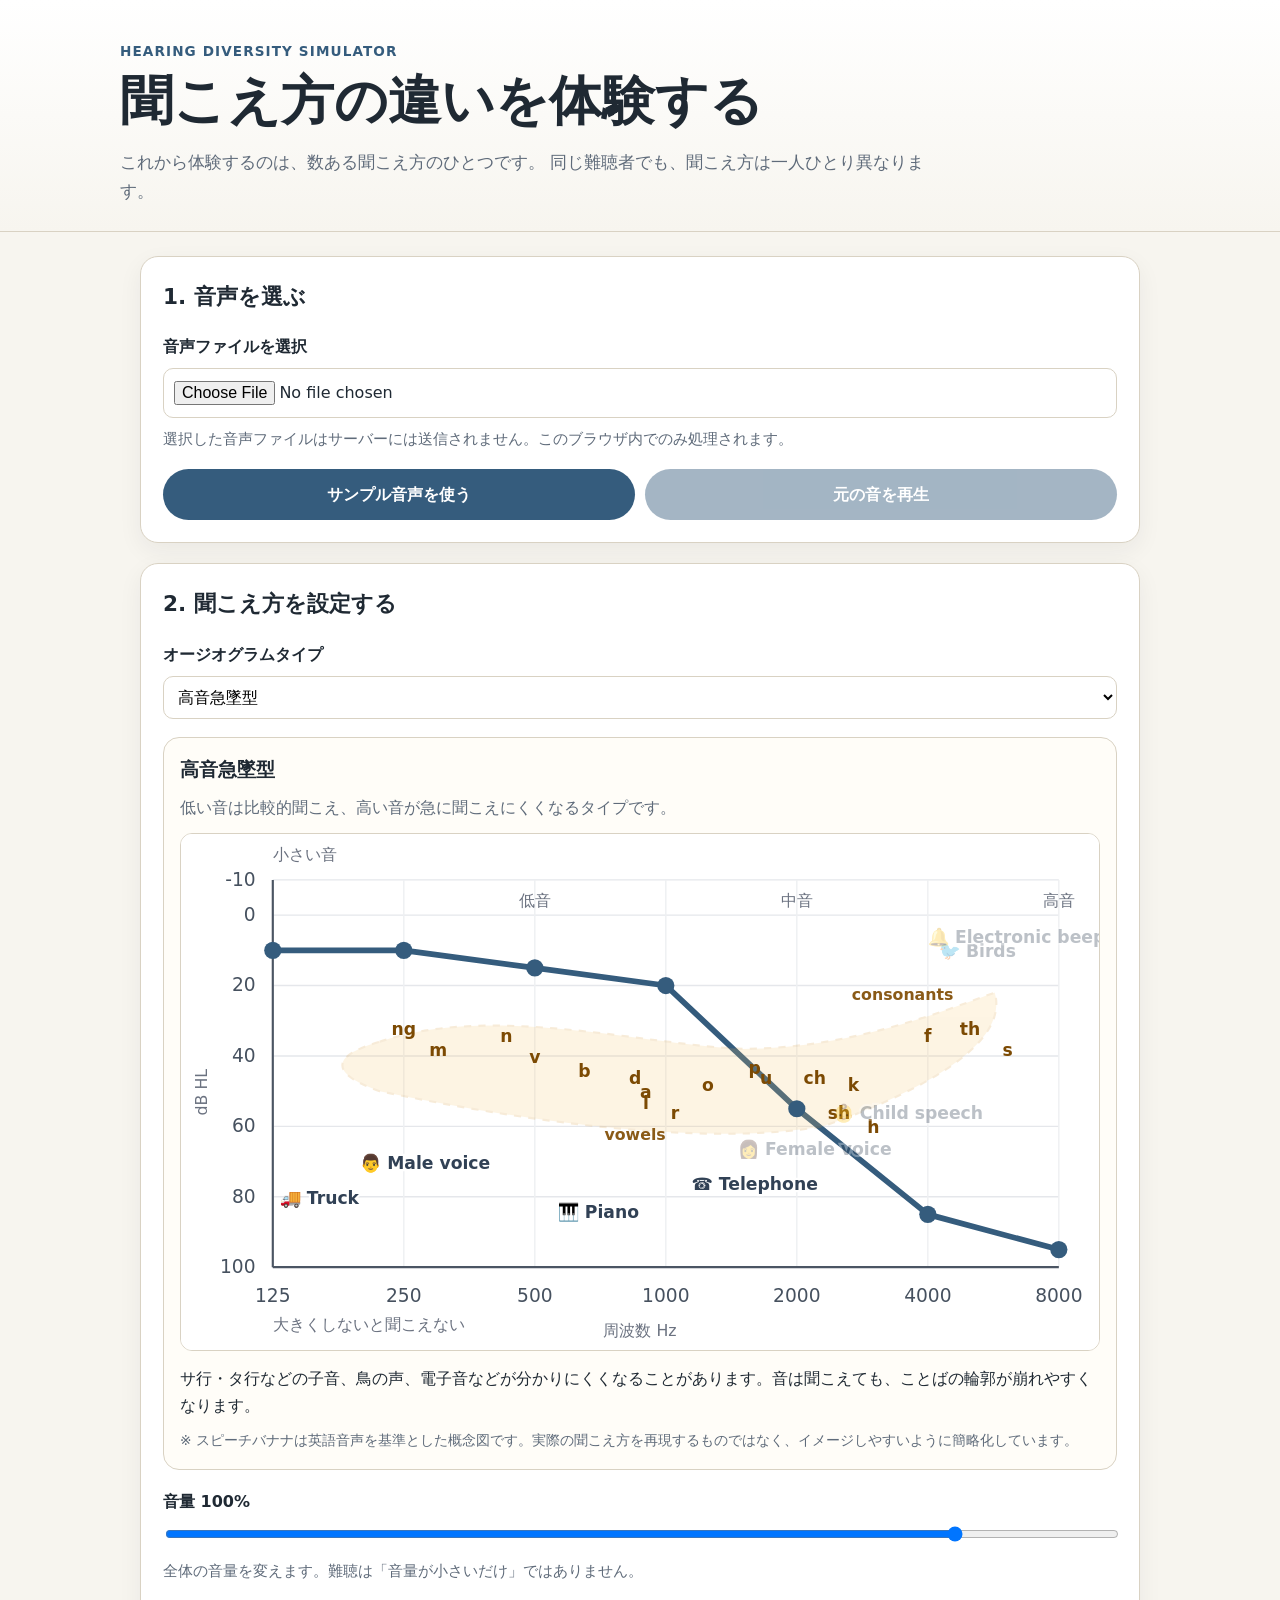
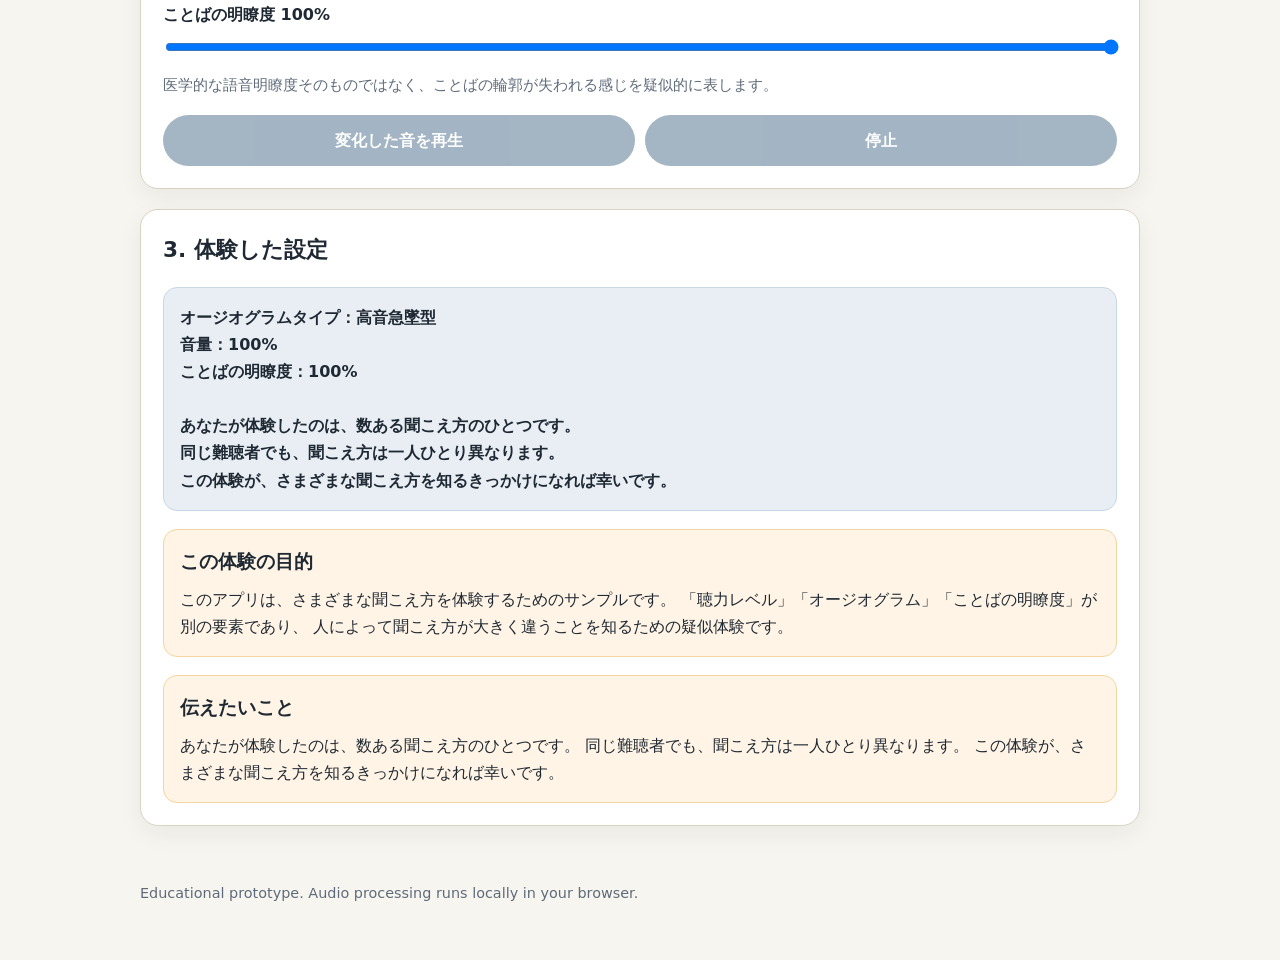
==== index.html @ a74bd281 "Update index.html" ====
<!doctype html>
<html lang="ja">
<head>
  <meta charset="utf-8">
  <meta name="viewport" content="width=device-width, initial-scale=1">
  <meta name="robots" content="noindex,nofollow">
  <title>Explore Hearing Diversity</title>
  <link rel="stylesheet" href="./style.css">
</head>
<body>
  <header class="site-header">
    <div>
      <p class="eyebrow">Hearing Diversity Simulator</p>
      <h1>聞こえ方の違いを体験する</h1>
      <p class="lead">
        これから体験するのは、数ある聞こえ方のひとつです。
        同じ難聴者でも、聞こえ方は一人ひとり異なります。
      </p>
    </div>
  </header>

  <main class="layout">
    <section class="panel">
      <h2>1. 音声を選ぶ</h2>

      <div class="field">
        <label for="audioFile">音声ファイルを選択</label>
        <input id="audioFile" type="file" accept="audio/*">
        <p class="help">
          選択した音声ファイルはサーバーには送信されません。このブラウザ内でのみ処理されます。
        </p>
      </div>

      <div class="button-row">
        <button id="loadSampleBtn" type="button">サンプル音声を使う</button>
        <button id="playOriginalBtn" type="button" disabled>元の音を再生</button>
      </div>
    </section>

    <section class="panel">
      <h2>2. 聞こえ方を設定する</h2>

      <div class="field">
        <label for="audiogramType">オージオグラムタイプ</label>
        <select id="audiogramType"></select>
      </div>

      <div class="audiogram-card">
        <div class="audiogram-header">
          <h3 id="typeName">-</h3>
          <p id="typeSummary">タイプを選択してください。</p>
        </div>

        <svg id="audiogramSvg" viewBox="0 0 640 360" role="img" aria-labelledby="audiogramTitle audiogramDesc">
          <title id="audiogramTitle">オージオグラム図</title>
          <desc id="audiogramDesc">選択した聞こえ方のサンプル図です。</desc>
        </svg>

        <p id="typeDescription" class="description"></p>
        <p class="speech-banana-note">
          ※ スピーチバナナは英語音声を基準とした概念図です。実際の聞こえ方を再現するものではなく、イメージしやすいように簡略化しています。
        </p>
      </div>

      <div class="field">
        <label for="volume">
          音量 <span id="volumeValue">100</span>%
        </label>
        <input id="volume" type="range" min="0" max="120" value="100">
        <p class="help">
          全体の音量を変えます。難聴は「音量が小さいだけ」ではありません。
        </p>
      </div>

      <div class="field">
        <label for="clarity">
          ことばの明瞭度 <span id="clarityValue">100</span>%
        </label>
        <input id="clarity" type="range" min="10" max="100" value="100">
        <p class="help">
          医学的な語音明瞭度そのものではなく、ことばの輪郭が失われる感じを疑似的に表します。
        </p>
      </div>

      <div class="button-row">
        <button id="playProcessedBtn" type="button" disabled>変化した音を再生</button>
        <button id="stopBtn" type="button" disabled>停止</button>
      </div>
    </section>

    <section class="panel">
      <h2>3. 体験した設定</h2>
      <div id="currentSettings" class="settings-box"></div>

      <div class="notice">
        <h3>この体験の目的</h3>
        <p>
          このアプリは、さまざまな聞こえ方を体験するためのサンプルです。
          「聴力レベル」「オージオグラム」「ことばの明瞭度」が別の要素であり、
          人によって聞こえ方が大きく違うことを知るための疑似体験です。
        </p>
      </div>

      <div class="notice">
        <h3>伝えたいこと</h3>
        <p>
          あなたが体験したのは、数ある聞こえ方のひとつです。
          同じ難聴者でも、聞こえ方は一人ひとり異なります。
          この体験が、さまざまな聞こえ方を知るきっかけになれば幸いです。
        </p>
      </div>
    </section>
  </main>

  <footer class="site-footer">
    <p>
      Educational prototype. Audio processing runs locally in your browser.
    </p>
  </footer>

  <script src="./app.js"></script>
</body>
</html>
---- style.css ----
* {
  box-sizing: border-box;
}

:root {
  --bg: #f7f5ef;
  --panel: #ffffff;
  --text: #1f2933;
  --muted: #5f6b7a;
  --line: #d9d2c3;
  --accent: #355c7d;
  --accent-soft: #e8eef4;
  --danger-soft: #fff4e5;
}

body {
  margin: 0;
  font-family: system-ui, -apple-system, BlinkMacSystemFont, "Hiragino Sans", "Yu Gothic", sans-serif;
  color: var(--text);
  background: var(--bg);
  line-height: 1.7;
}

.site-header {
  padding: 40px 20px 24px;
  border-bottom: 1px solid var(--line);
  background: linear-gradient(180deg, #ffffff 0%, var(--bg) 100%);
}

.site-header > div,
.layout,
.site-footer {
  max-width: 1040px;
  margin: 0 auto;
}

.eyebrow {
  margin: 0 0 8px;
  color: var(--accent);
  font-size: 0.85rem;
  font-weight: 700;
  letter-spacing: 0.08em;
  text-transform: uppercase;
}

h1 {
  margin: 0;
  font-size: clamp(2rem, 6vw, 3.3rem);
  line-height: 1.15;
}

.lead {
  max-width: 820px;
  margin: 16px 0 0;
  color: var(--muted);
  font-size: 1.08rem;
}

.layout {
  display: grid;
  gap: 20px;
  padding: 24px 20px 40px;
}

.panel {
  background: var(--panel);
  border: 1px solid var(--line);
  border-radius: 18px;
  padding: 22px;
  box-shadow: 0 8px 24px rgba(31, 41, 51, 0.06);
}

h2 {
  margin: 0 0 18px;
  font-size: 1.35rem;
}

h3 {
  margin: 0 0 8px;
}

.field {
  margin: 18px 0;
}

label {
  display: block;
  margin-bottom: 8px;
  font-weight: 700;
}

input[type="file"],
select,
button {
  width: 100%;
  font: inherit;
}

input[type="file"],
select {
  padding: 10px;
  border: 1px solid var(--line);
  border-radius: 10px;
  background: #fff;
}

input[type="range"] {
  width: 100%;
}

button {
  border: 0;
  border-radius: 999px;
  padding: 12px 16px;
  color: #fff;
  background: var(--accent);
  font-weight: 700;
  cursor: pointer;
}

button:disabled {
  cursor: not-allowed;
  opacity: 0.45;
}

.button-row {
  display: grid;
  gap: 10px;
}

@media (min-width: 640px) {
  .button-row {
    grid-template-columns: repeat(2, minmax(0, 1fr));
  }
}

.help {
  margin: 8px 0 0;
  color: var(--muted);
  font-size: 0.92rem;
}

.audiogram-card {
  margin-top: 16px;
  padding: 16px;
  border: 1px solid var(--line);
  border-radius: 16px;
  background: #fffdf8;
}

.audiogram-header p {
  margin: 0 0 12px;
  color: var(--muted);
}

#audiogramSvg {
  width: 100%;
  height: auto;
  display: block;
  border: 1px solid var(--line);
  border-radius: 12px;
  background: #fff;
}

.description {
  margin: 14px 0 0;
}

.settings-box {
  padding: 16px;
  border-radius: 14px;
  background: var(--accent-soft);
  border: 1px solid #c8d7e4;
  white-space: pre-line;
  font-weight: 600;
}

.notice {
  margin-top: 18px;
  padding: 16px;
  border-radius: 14px;
  background: var(--danger-soft);
  border: 1px solid #f3d6a1;
}

.notice p {
  margin: 0;
}

.site-footer {
  padding: 0 20px 40px;
  color: var(--muted);
  font-size: 0.9rem;
}

/* SVG text */
.svg-label {
  font: 13px system-ui, sans-serif;
  fill: #46515f;
}

.svg-small {
  font: 11px system-ui, sans-serif;
  fill: #6b7280;
}


.speech-banana-note {
  margin: 10px 0 0;
  color: var(--muted);
  font-size: 0.86rem;
}

.speech-label {
  font: 700 12px system-ui, sans-serif;
  fill: #7c4a03;
}

.speech-label-soft {
  font: 700 11px system-ui, sans-serif;
  fill: #8a5a17;
}

.speech-region {
  fill: #f6c56a;
  opacity: 0.18;
  stroke: #d7952c;
  stroke-width: 1.5;
  stroke-dasharray: 5 5;
}

.speech-region-muted {
  fill: #f0b84f;
  opacity: 0.1;
  stroke: #d7952c;
  stroke-width: 1;
  stroke-dasharray: 4 6;
}


.everyday-label {
  font: 700 12px system-ui, sans-serif;
  fill: #314155;
  paint-order: stroke;
  stroke: #ffffff;
  stroke-width: 3px;
}

.muted-sound {
  opacity: 0.32;
}
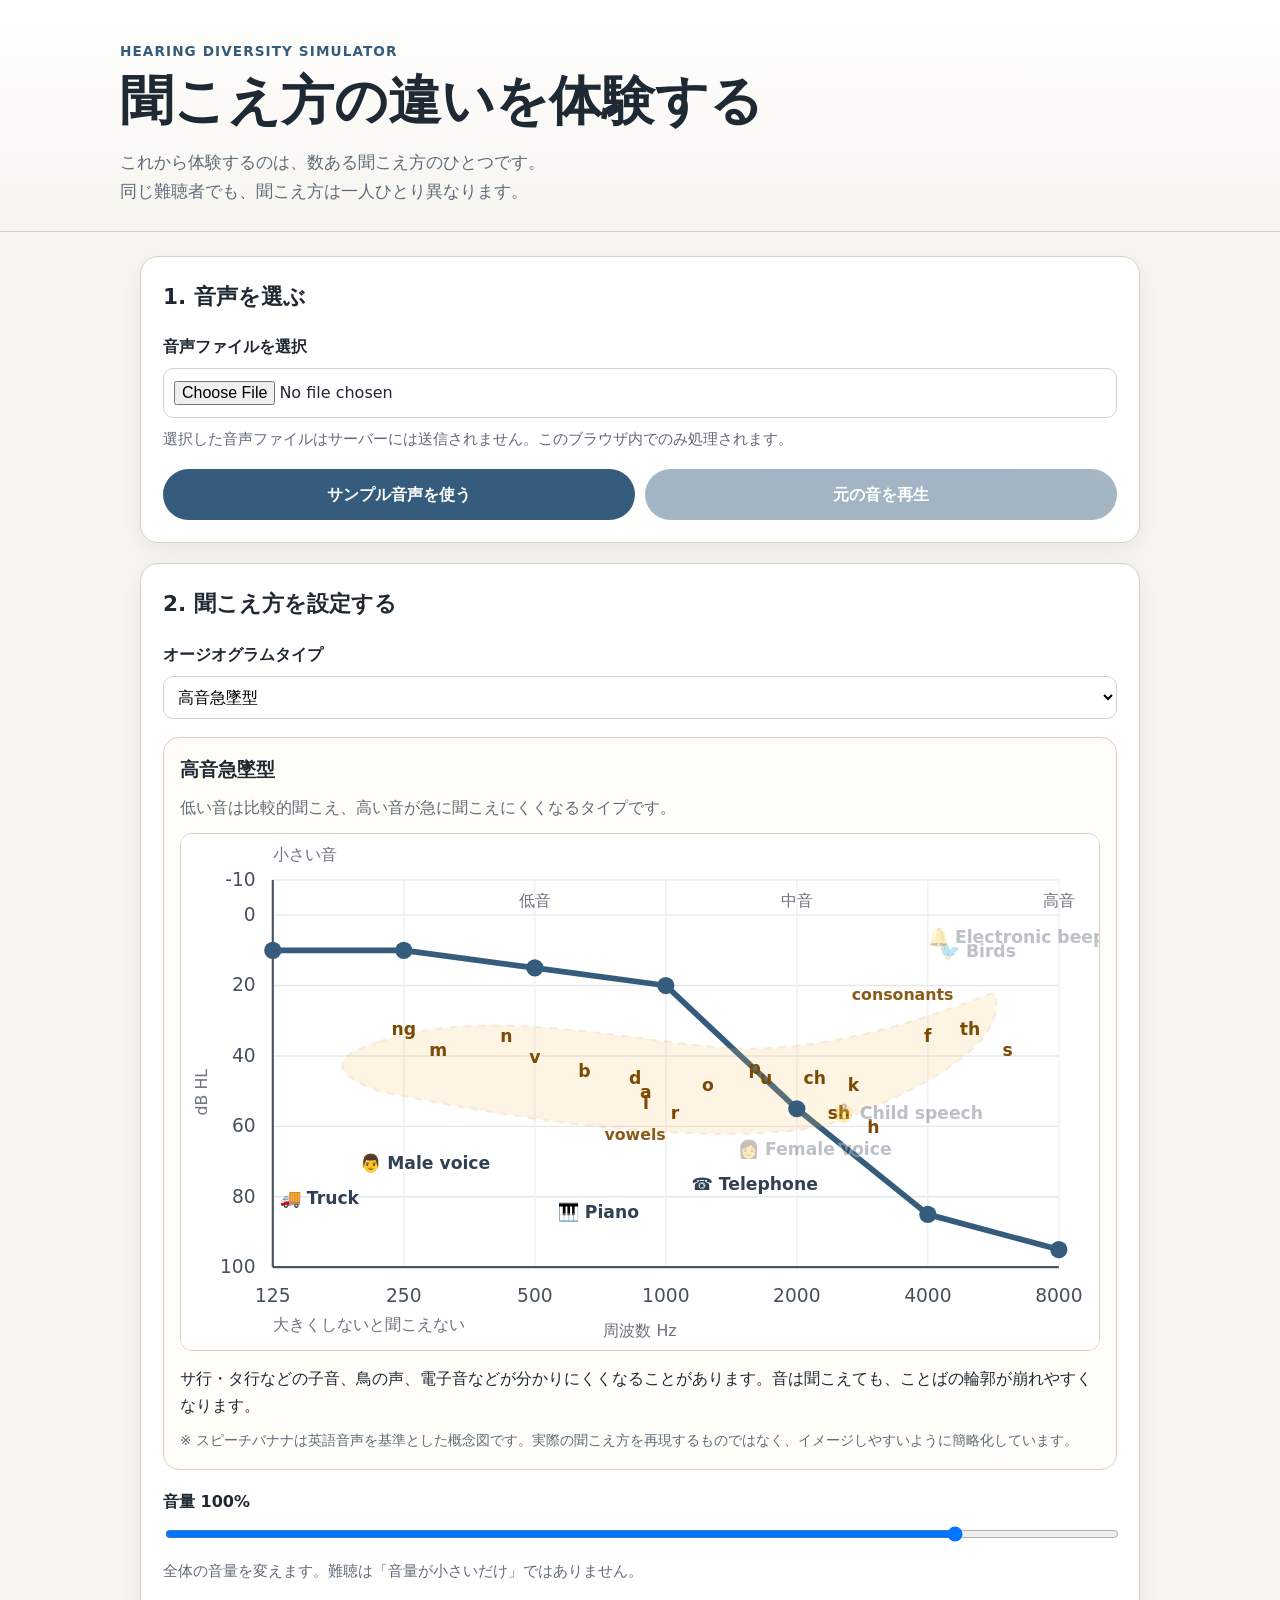
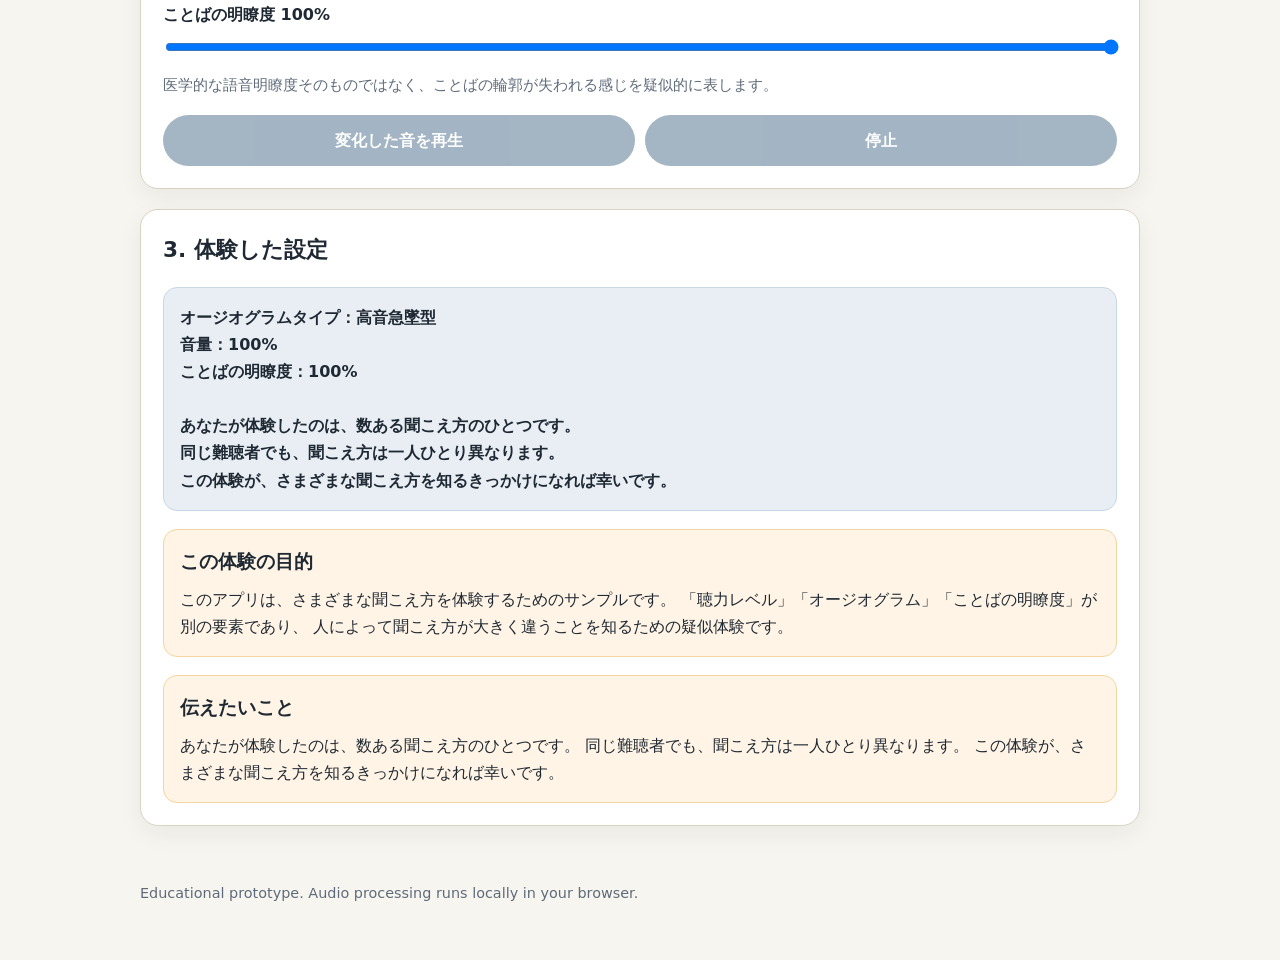
==== commit 2c7fcfe5: "Update index.html" ====
--- a/index.html
+++ b/index.html
@@ -13,7 +13,7 @@
       <p class="eyebrow">Hearing Diversity Simulator</p>
       <h1>聞こえ方の違いを体験する</h1>
       <p class="lead">
-        これから体験するのは、数ある聞こえ方のひとつです。
+        これから体験するのは、数ある聞こえ方のひとつです。<br>
         同じ難聴者でも、聞こえ方は一人ひとり異なります。
       </p>
     </div>
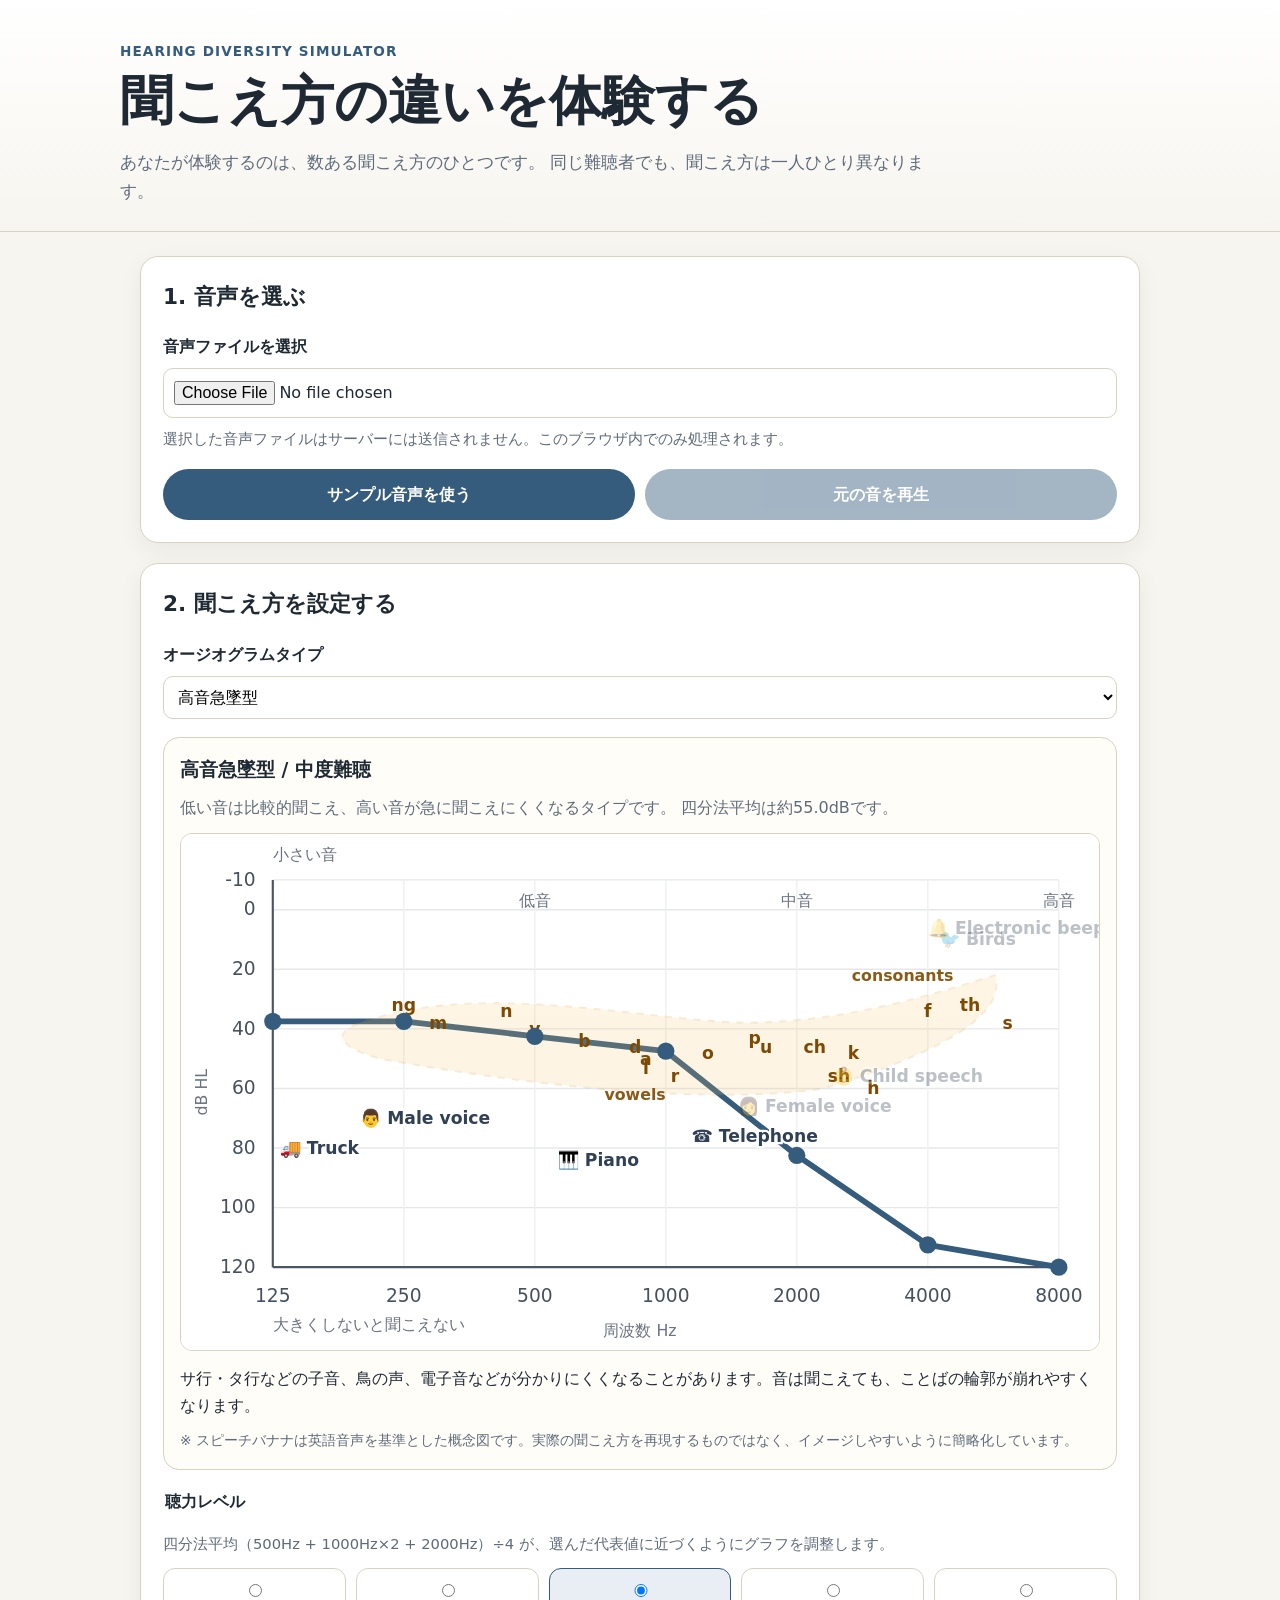
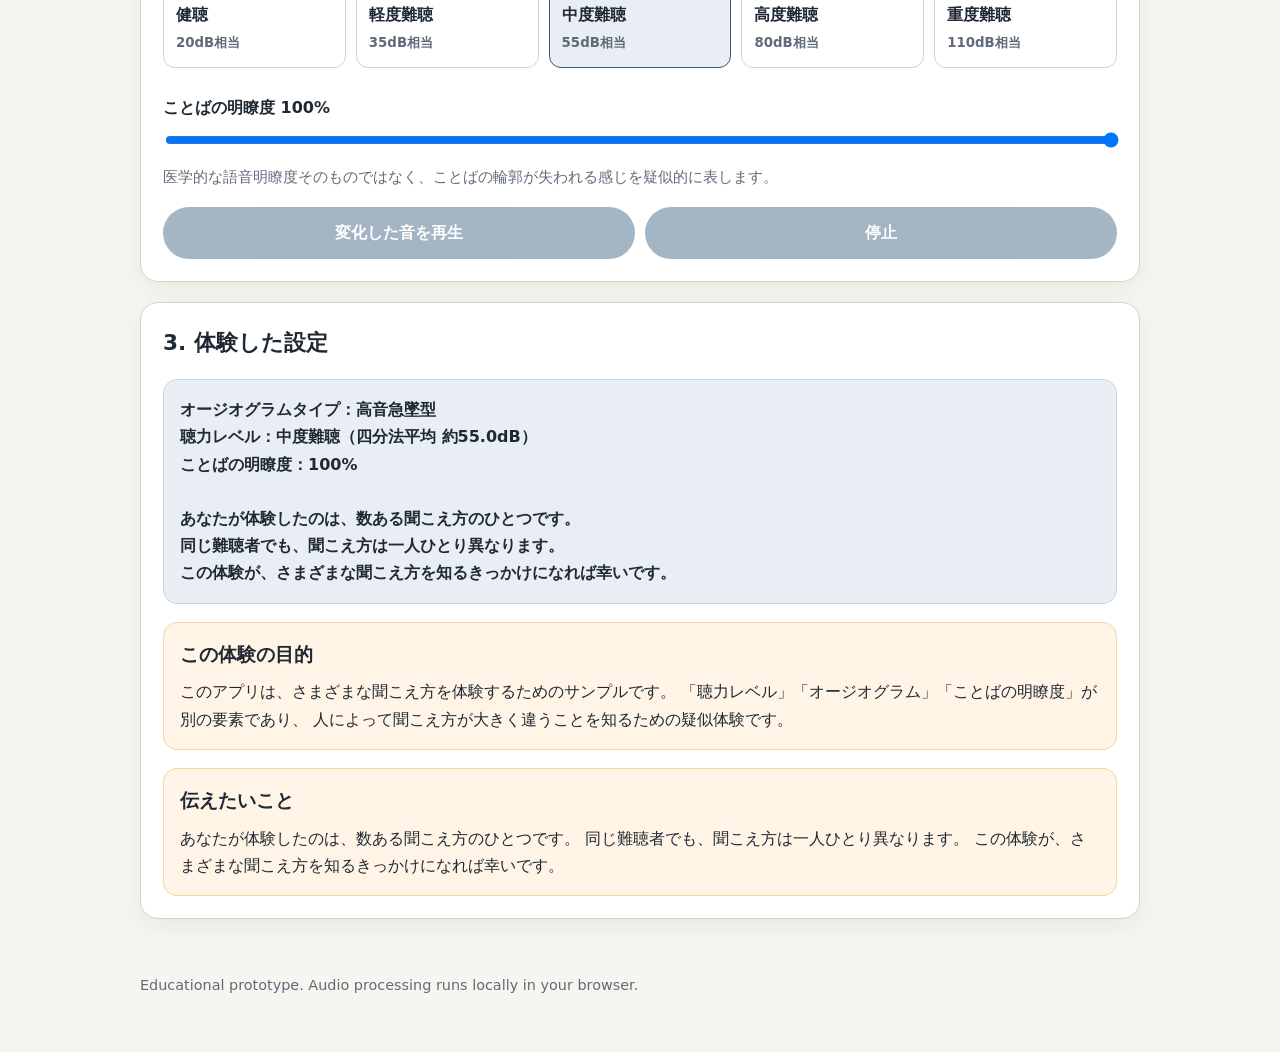
==== commit e74171be: "Add files via upload" ====
--- a/index.html
+++ b/index.html
@@ -4,7 +4,7 @@
   <meta charset="utf-8">
   <meta name="viewport" content="width=device-width, initial-scale=1">
   <meta name="robots" content="noindex,nofollow">
-  <title>Explore Hearing Diversity</title>
+  <title>聞こえ方の違いを体験する</title>
   <link rel="stylesheet" href="./style.css">
 </head>
 <body>
@@ -13,7 +13,7 @@
       <p class="eyebrow">Hearing Diversity Simulator</p>
       <h1>聞こえ方の違いを体験する</h1>
       <p class="lead">
-        これから体験するのは、数ある聞こえ方のひとつです。<br>
+        あなたが体験するのは、数ある聞こえ方のひとつです。
         同じ難聴者でも、聞こえ方は一人ひとり異なります。
       </p>
     </div>
@@ -62,15 +62,44 @@
         </p>
       </div>
 
-      <div class="field">
-        <label for="volume">
-          音量 <span id="volumeValue">100</span>%
-        </label>
-        <input id="volume" type="range" min="0" max="120" value="100">
+      <fieldset class="field hearing-level-field">
+        <legend>聴力レベル</legend>
         <p class="help">
-          全体の音量を変えます。難聴は「音量が小さいだけ」ではありません。
+          四分法平均（500Hz + 1000Hz×2 + 2000Hz）÷4 が、選んだ代表値に近づくようにグラフを調整します。
         </p>
-      </div>
+
+        <div class="hearing-level-options">
+          <label class="radio-card">
+            <input type="radio" name="hearingLevel" value="normal">
+            <span>健聴</span>
+            <small>20dB相当</small>
+          </label>
+
+          <label class="radio-card">
+            <input type="radio" name="hearingLevel" value="mild">
+            <span>軽度難聴</span>
+            <small>35dB相当</small>
+          </label>
+
+          <label class="radio-card">
+            <input type="radio" name="hearingLevel" value="moderate" checked>
+            <span>中度難聴</span>
+            <small>55dB相当</small>
+          </label>
+
+          <label class="radio-card">
+            <input type="radio" name="hearingLevel" value="severe">
+            <span>高度難聴</span>
+            <small>80dB相当</small>
+          </label>
+
+          <label class="radio-card">
+            <input type="radio" name="hearingLevel" value="profound">
+            <span>重度難聴</span>
+            <small>110dB相当</small>
+          </label>
+        </div>
+      </fieldset>
 
       <div class="field">
         <label for="clarity">
--- a/style.css
+++ b/style.css
@@ -249,3 +249,49 @@
 .muted-sound {
   opacity: 0.32;
 }
+
+
+.hearing-level-field {
+  border: 0;
+  padding: 0;
+}
+
+.hearing-level-field legend {
+  display: block;
+  margin-bottom: 8px;
+  font-weight: 700;
+}
+
+.hearing-level-options {
+  display: grid;
+  grid-template-columns: repeat(auto-fit, minmax(132px, 1fr));
+  gap: 10px;
+  margin-top: 12px;
+}
+
+.radio-card {
+  display: grid;
+  gap: 4px;
+  padding: 12px;
+  border: 1px solid var(--line);
+  border-radius: 12px;
+  background: #fff;
+  cursor: pointer;
+}
+
+.radio-card input {
+  width: auto;
+}
+
+.radio-card span {
+  font-weight: 700;
+}
+
+.radio-card small {
+  color: var(--muted);
+}
+
+.radio-card:has(input:checked) {
+  border-color: var(--accent);
+  background: var(--accent-soft);
+}
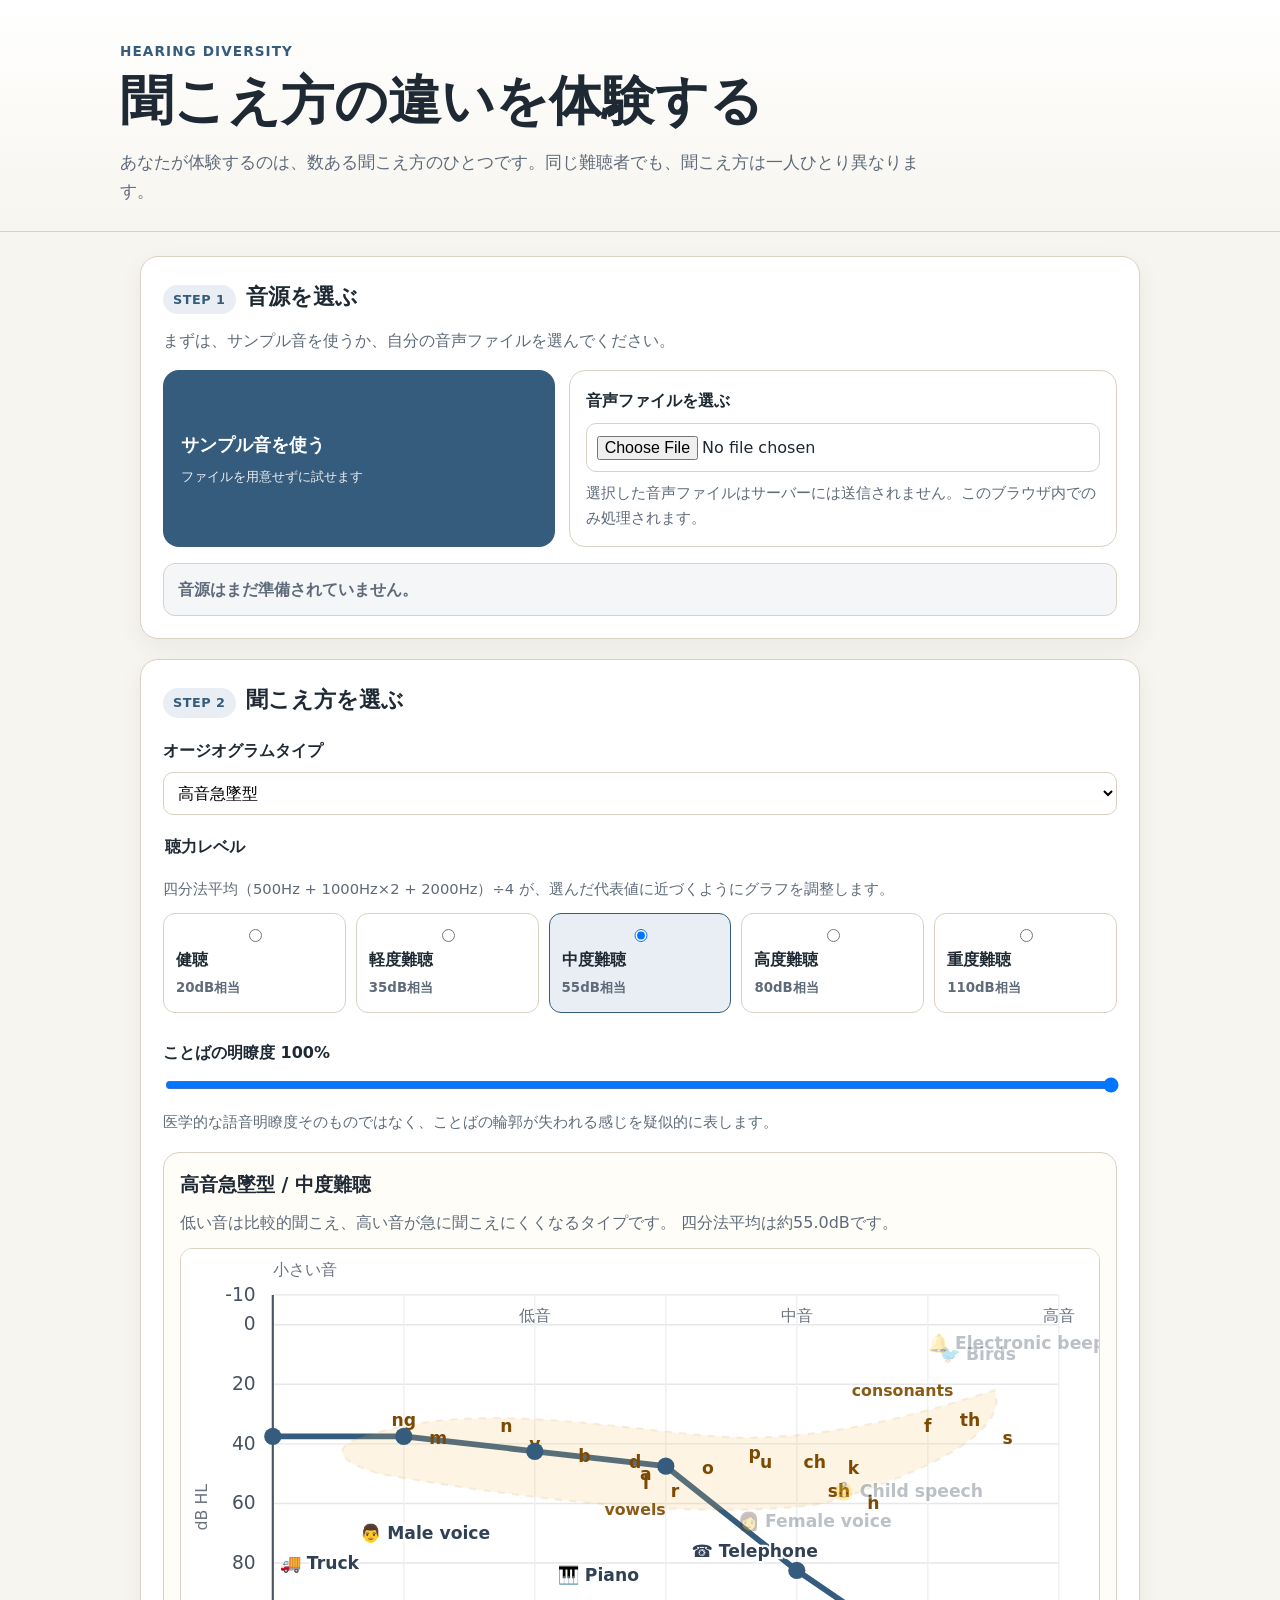
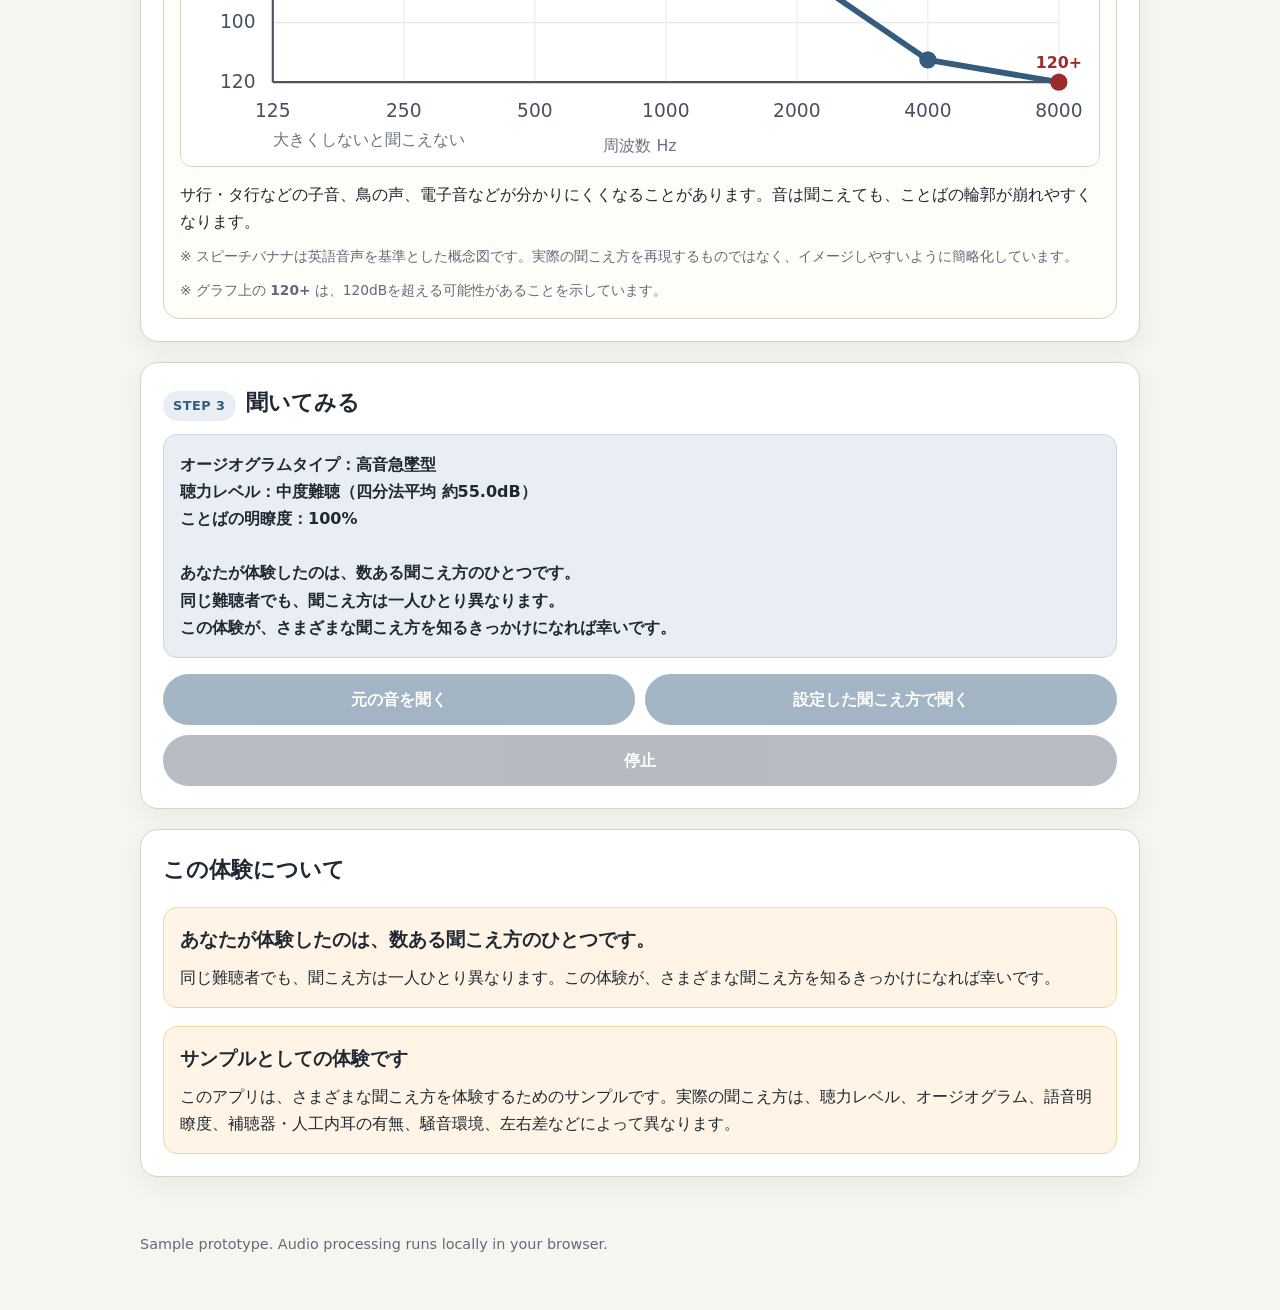
==== commit 8861fa9c: "Add files via upload" ====
--- a/index.html
+++ b/index.html
@@ -10,143 +10,89 @@
 <body>
   <header class="site-header">
     <div>
-      <p class="eyebrow">Hearing Diversity Simulator</p>
+      <p class="eyebrow">Hearing Diversity</p>
       <h1>聞こえ方の違いを体験する</h1>
-      <p class="lead">
-        あなたが体験するのは、数ある聞こえ方のひとつです。
-        同じ難聴者でも、聞こえ方は一人ひとり異なります。
-      </p>
+      <p class="lead">あなたが体験するのは、数ある聞こえ方のひとつです。同じ難聴者でも、聞こえ方は一人ひとり異なります。</p>
     </div>
   </header>
 
   <main class="layout">
-    <section class="panel">
-      <h2>1. 音声を選ぶ</h2>
+    <section class="panel step-panel">
+      <div class="step-heading"><span class="step-number">STEP 1</span><h2>音源を選ぶ</h2></div>
+      <p class="section-lead">まずは、サンプル音を使うか、自分の音声ファイルを選んでください。</p>
 
-      <div class="field">
-        <label for="audioFile">音声ファイルを選択</label>
-        <input id="audioFile" type="file" accept="audio/*">
-        <p class="help">
-          選択した音声ファイルはサーバーには送信されません。このブラウザ内でのみ処理されます。
-        </p>
+      <div class="source-choice-grid">
+        <button id="loadSampleBtn" type="button" class="choice-button">
+          <span>サンプル音を使う</span>
+          <small>ファイルを用意せずに試せます</small>
+        </button>
+
+        <div class="upload-card">
+          <label for="audioFile">音声ファイルを選ぶ</label>
+          <input id="audioFile" type="file" accept="audio/*">
+          <p class="help">選択した音声ファイルはサーバーには送信されません。このブラウザ内でのみ処理されます。</p>
+        </div>
       </div>
 
-      <div class="button-row">
-        <button id="loadSampleBtn" type="button">サンプル音声を使う</button>
-        <button id="playOriginalBtn" type="button" disabled>元の音を再生</button>
-      </div>
+      <p id="sourceStatus" class="status-message" aria-live="polite">音源はまだ準備されていません。</p>
     </section>
 
-    <section class="panel">
-      <h2>2. 聞こえ方を設定する</h2>
+    <section class="panel step-panel">
+      <div class="step-heading"><span class="step-number">STEP 2</span><h2>聞こえ方を選ぶ</h2></div>
 
       <div class="field">
         <label for="audiogramType">オージオグラムタイプ</label>
         <select id="audiogramType"></select>
       </div>
 
+      <fieldset class="field hearing-level-field">
+        <legend>聴力レベル</legend>
+        <p class="help">四分法平均（500Hz + 1000Hz×2 + 2000Hz）÷4 が、選んだ代表値に近づくようにグラフを調整します。</p>
+        <div class="hearing-level-options">
+          <label class="radio-card"><input type="radio" name="hearingLevel" value="normal"><span>健聴</span><small>20dB相当</small></label>
+          <label class="radio-card"><input type="radio" name="hearingLevel" value="mild"><span>軽度難聴</span><small>35dB相当</small></label>
+          <label class="radio-card"><input type="radio" name="hearingLevel" value="moderate" checked><span>中度難聴</span><small>55dB相当</small></label>
+          <label class="radio-card"><input type="radio" name="hearingLevel" value="severe"><span>高度難聴</span><small>80dB相当</small></label>
+          <label class="radio-card"><input type="radio" name="hearingLevel" value="profound"><span>重度難聴</span><small>110dB相当</small></label>
+        </div>
+      </fieldset>
+
+      <div class="field">
+        <label for="clarity">ことばの明瞭度 <span id="clarityValue">100</span>%</label>
+        <input id="clarity" type="range" min="10" max="100" value="100">
+        <p class="help">医学的な語音明瞭度そのものではなく、ことばの輪郭が失われる感じを疑似的に表します。</p>
+      </div>
+
       <div class="audiogram-card">
-        <div class="audiogram-header">
-          <h3 id="typeName">-</h3>
-          <p id="typeSummary">タイプを選択してください。</p>
-        </div>
-
+        <div class="audiogram-header"><h3 id="typeName">-</h3><p id="typeSummary">タイプを選択してください。</p></div>
         <svg id="audiogramSvg" viewBox="0 0 640 360" role="img" aria-labelledby="audiogramTitle audiogramDesc">
           <title id="audiogramTitle">オージオグラム図</title>
           <desc id="audiogramDesc">選択した聞こえ方のサンプル図です。</desc>
         </svg>
-
         <p id="typeDescription" class="description"></p>
-        <p class="speech-banana-note">
-          ※ スピーチバナナは英語音声を基準とした概念図です。実際の聞こえ方を再現するものではなく、イメージしやすいように簡略化しています。
-        </p>
-      </div>
-
-      <fieldset class="field hearing-level-field">
-        <legend>聴力レベル</legend>
-        <p class="help">
-          四分法平均（500Hz + 1000Hz×2 + 2000Hz）÷4 が、選んだ代表値に近づくようにグラフを調整します。
-        </p>
-
-        <div class="hearing-level-options">
-          <label class="radio-card">
-            <input type="radio" name="hearingLevel" value="normal">
-            <span>健聴</span>
-            <small>20dB相当</small>
-          </label>
-
-          <label class="radio-card">
-            <input type="radio" name="hearingLevel" value="mild">
-            <span>軽度難聴</span>
-            <small>35dB相当</small>
-          </label>
-
-          <label class="radio-card">
-            <input type="radio" name="hearingLevel" value="moderate" checked>
-            <span>中度難聴</span>
-            <small>55dB相当</small>
-          </label>
-
-          <label class="radio-card">
-            <input type="radio" name="hearingLevel" value="severe">
-            <span>高度難聴</span>
-            <small>80dB相当</small>
-          </label>
-
-          <label class="radio-card">
-            <input type="radio" name="hearingLevel" value="profound">
-            <span>重度難聴</span>
-            <small>110dB相当</small>
-          </label>
-        </div>
-      </fieldset>
-
-      <div class="field">
-        <label for="clarity">
-          ことばの明瞭度 <span id="clarityValue">100</span>%
-        </label>
-        <input id="clarity" type="range" min="10" max="100" value="100">
-        <p class="help">
-          医学的な語音明瞭度そのものではなく、ことばの輪郭が失われる感じを疑似的に表します。
-        </p>
-      </div>
-
-      <div class="button-row">
-        <button id="playProcessedBtn" type="button" disabled>変化した音を再生</button>
-        <button id="stopBtn" type="button" disabled>停止</button>
+        <p class="speech-banana-note">※ スピーチバナナは英語音声を基準とした概念図です。実際の聞こえ方を再現するものではなく、イメージしやすいように簡略化しています。</p>
+        <p class="speech-banana-note">※ グラフ上の <strong>120+</strong> は、120dBを超える可能性があることを示しています。</p>
       </div>
     </section>
 
-    <section class="panel">
-      <h2>3. 体験した設定</h2>
+    <section class="panel step-panel">
+      <div class="step-heading"><span class="step-number">STEP 3</span><h2>聞いてみる</h2></div>
       <div id="currentSettings" class="settings-box"></div>
+      <div class="button-row playback-buttons">
+        <button id="playOriginalBtn" type="button" disabled>元の音を聞く</button>
+        <button id="playProcessedBtn" type="button" disabled>設定した聞こえ方で聞く</button>
+      </div>
+      <button id="stopBtn" type="button" disabled class="stop-button">停止</button>
+    </section>
 
-      <div class="notice">
-        <h3>この体験の目的</h3>
-        <p>
-          このアプリは、さまざまな聞こえ方を体験するためのサンプルです。
-          「聴力レベル」「オージオグラム」「ことばの明瞭度」が別の要素であり、
-          人によって聞こえ方が大きく違うことを知るための疑似体験です。
-        </p>
-      </div>
-
-      <div class="notice">
-        <h3>伝えたいこと</h3>
-        <p>
-          あなたが体験したのは、数ある聞こえ方のひとつです。
-          同じ難聴者でも、聞こえ方は一人ひとり異なります。
-          この体験が、さまざまな聞こえ方を知るきっかけになれば幸いです。
-        </p>
-      </div>
+    <section class="panel message-panel">
+      <h2>この体験について</h2>
+      <div class="notice"><h3>あなたが体験したのは、数ある聞こえ方のひとつです。</h3><p>同じ難聴者でも、聞こえ方は一人ひとり異なります。この体験が、さまざまな聞こえ方を知るきっかけになれば幸いです。</p></div>
+      <div class="notice"><h3>サンプルとしての体験です</h3><p>このアプリは、さまざまな聞こえ方を体験するためのサンプルです。実際の聞こえ方は、聴力レベル、オージオグラム、語音明瞭度、補聴器・人工内耳の有無、騒音環境、左右差などによって異なります。</p></div>
     </section>
   </main>
 
-  <footer class="site-footer">
-    <p>
-      Educational prototype. Audio processing runs locally in your browser.
-    </p>
-  </footer>
-
+  <footer class="site-footer"><p>Sample prototype. Audio processing runs locally in your browser.</p></footer>
   <script src="./app.js"></script>
 </body>
 </html>
--- a/style.css
+++ b/style.css
@@ -295,3 +295,21 @@
   border-color: var(--accent);
   background: var(--accent-soft);
 }
+
+.step-panel { scroll-margin-top: 20px; }
+.step-heading { display: flex; align-items: baseline; gap: 10px; margin-bottom: 12px; }
+.step-heading h2 { margin: 0; }
+.step-number { display: inline-flex; align-items: center; justify-content: center; min-width: 72px; padding: 4px 10px; border-radius: 999px; background: var(--accent-soft); color: var(--accent); font-size: 0.8rem; font-weight: 800; letter-spacing: 0.04em; }
+.section-lead { margin: 0 0 16px; color: var(--muted); }
+.source-choice-grid { display: grid; gap: 14px; }
+@media (min-width: 720px) { .source-choice-grid { grid-template-columns: minmax(0, 1fr) minmax(0, 1.4fr); } }
+.choice-button { min-height: 120px; border-radius: 16px; text-align: left; padding: 18px; }
+.choice-button span { display: block; font-size: 1.15rem; }
+.choice-button small { display: block; margin-top: 6px; font-weight: 500; opacity: 0.9; }
+.upload-card { border: 1px solid var(--line); border-radius: 16px; padding: 16px; background: #fff; }
+.status-message { margin: 16px 0 0; padding: 12px 14px; border-radius: 12px; background: #f4f6f8; border: 1px solid var(--line); color: var(--muted); font-weight: 700; }
+.status-message.ready { background: var(--accent-soft); border-color: #c8d7e4; color: var(--accent); }
+.playback-buttons { margin-top: 16px; }
+.stop-button { margin-top: 10px; background: #5f6b7a; }
+.message-panel h2 { margin-bottom: 12px; }
+.scaleout-label { font: 800 11px system-ui, sans-serif; fill: #9b2c2c; paint-order: stroke; stroke: #ffffff; stroke-width: 3px; }
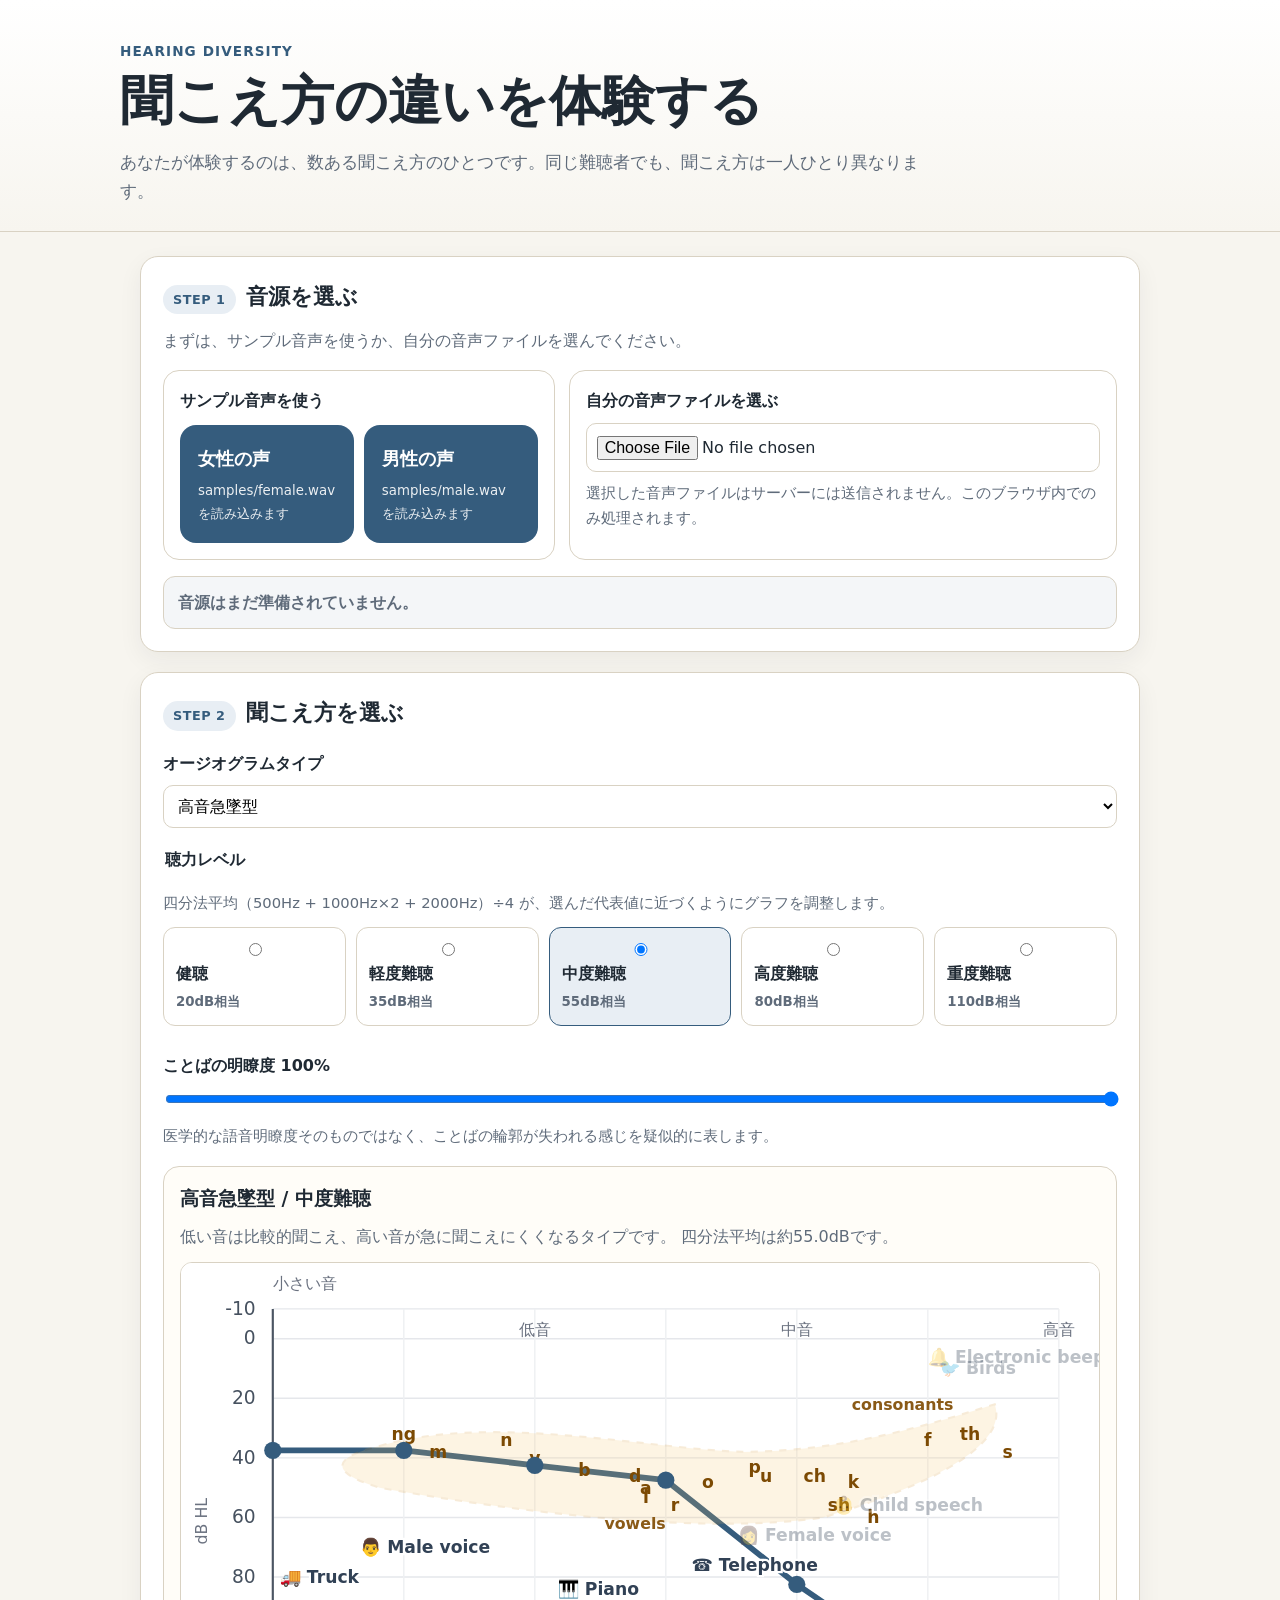
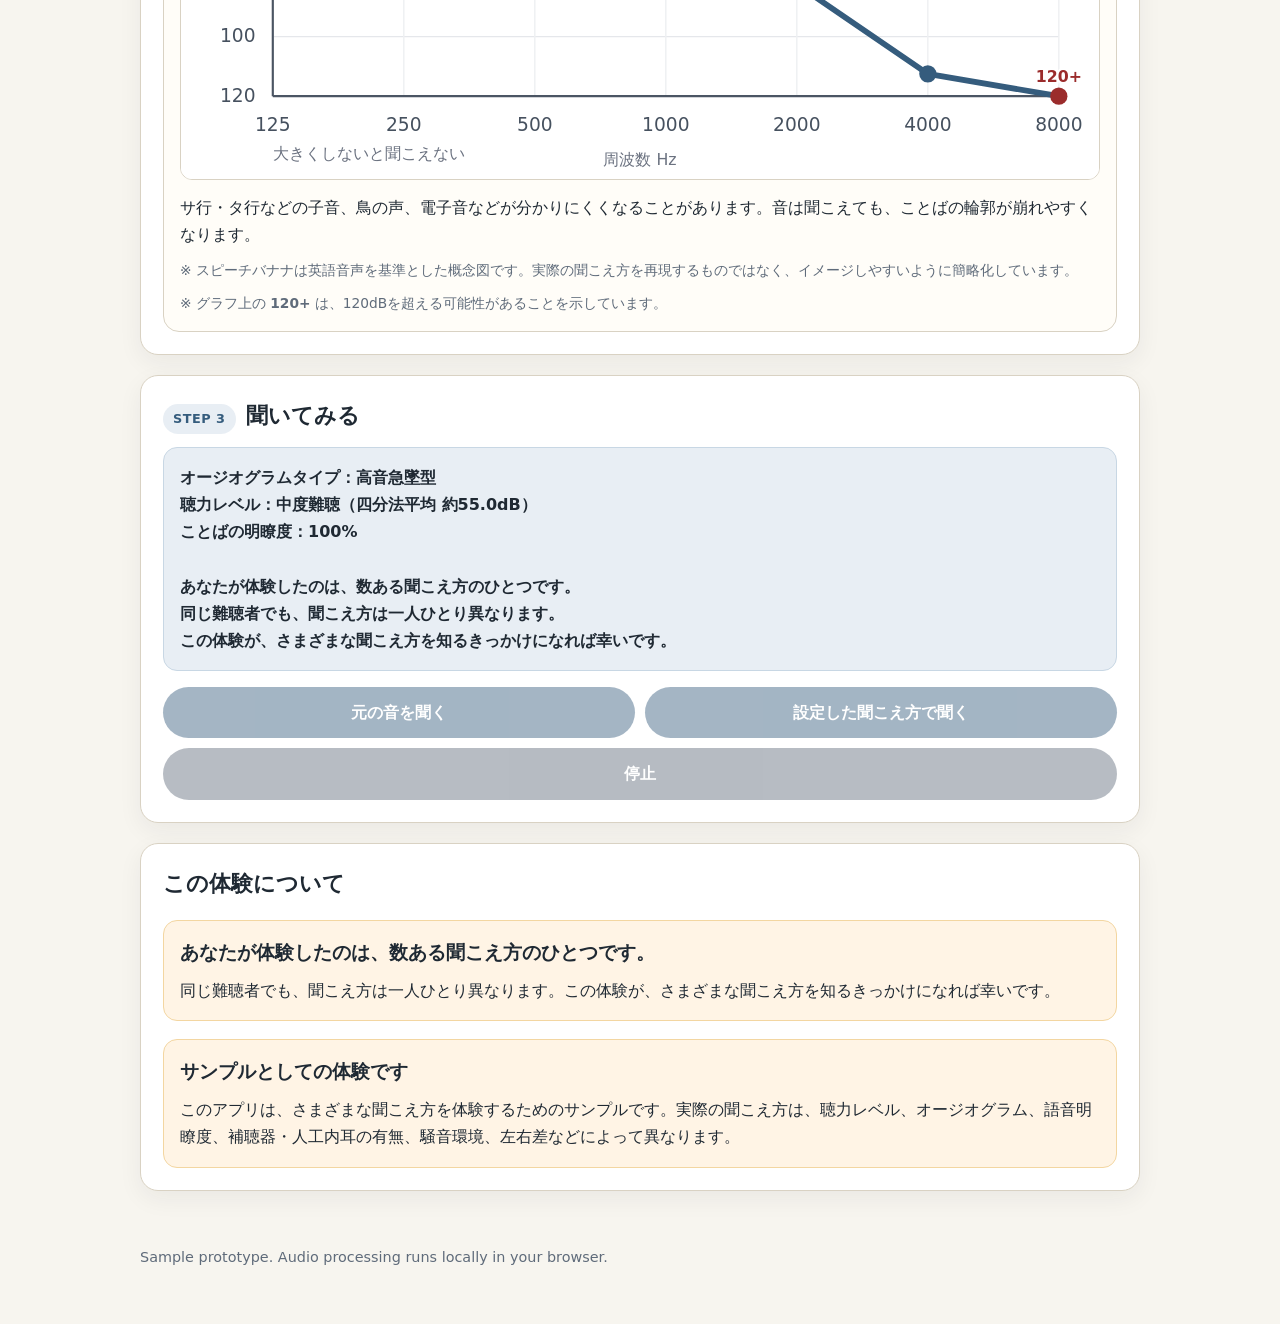
==== commit da6a79c5: "Add files via upload" ====
--- a/index.html
+++ b/index.html
@@ -19,16 +19,25 @@
   <main class="layout">
     <section class="panel step-panel">
       <div class="step-heading"><span class="step-number">STEP 1</span><h2>音源を選ぶ</h2></div>
-      <p class="section-lead">まずは、サンプル音を使うか、自分の音声ファイルを選んでください。</p>
+      <p class="section-lead">まずは、サンプル音声を使うか、自分の音声ファイルを選んでください。</p>
 
       <div class="source-choice-grid">
-        <button id="loadSampleBtn" type="button" class="choice-button">
-          <span>サンプル音を使う</span>
-          <small>ファイルを用意せずに試せます</small>
-        </button>
+        <div class="sample-card">
+          <p class="source-label">サンプル音声を使う</p>
+          <div class="button-row">
+            <button id="loadFemaleSampleBtn" type="button" class="choice-button">
+              <span>女性の声</span>
+              <small>samples/female.wav を読み込みます</small>
+            </button>
+            <button id="loadMaleSampleBtn" type="button" class="choice-button">
+              <span>男性の声</span>
+              <small>samples/male.wav を読み込みます</small>
+            </button>
+          </div>
+        </div>
 
         <div class="upload-card">
-          <label for="audioFile">音声ファイルを選ぶ</label>
+          <label for="audioFile">自分の音声ファイルを選ぶ</label>
           <input id="audioFile" type="file" accept="audio/*">
           <p class="help">選択した音声ファイルはサーバーには送信されません。このブラウザ内でのみ処理されます。</p>
         </div>
--- a/style.css
+++ b/style.css
@@ -313,3 +313,30 @@
 .stop-button { margin-top: 10px; background: #5f6b7a; }
 .message-panel h2 { margin-bottom: 12px; }
 .scaleout-label { font: 800 11px system-ui, sans-serif; fill: #9b2c2c; paint-order: stroke; stroke: #ffffff; stroke-width: 3px; }
+
+
+.sample-card {
+  border: 1px solid var(--line);
+  border-radius: 16px;
+  padding: 16px;
+  background: #fff;
+}
+
+.source-label {
+  margin: 0 0 10px;
+  font-weight: 700;
+}
+
+.sample-card .button-row {
+  grid-template-columns: 1fr;
+}
+
+@media (min-width: 640px) {
+  .sample-card .button-row {
+    grid-template-columns: repeat(2, minmax(0, 1fr));
+  }
+}
+
+.sample-card .choice-button {
+  min-height: 96px;
+}
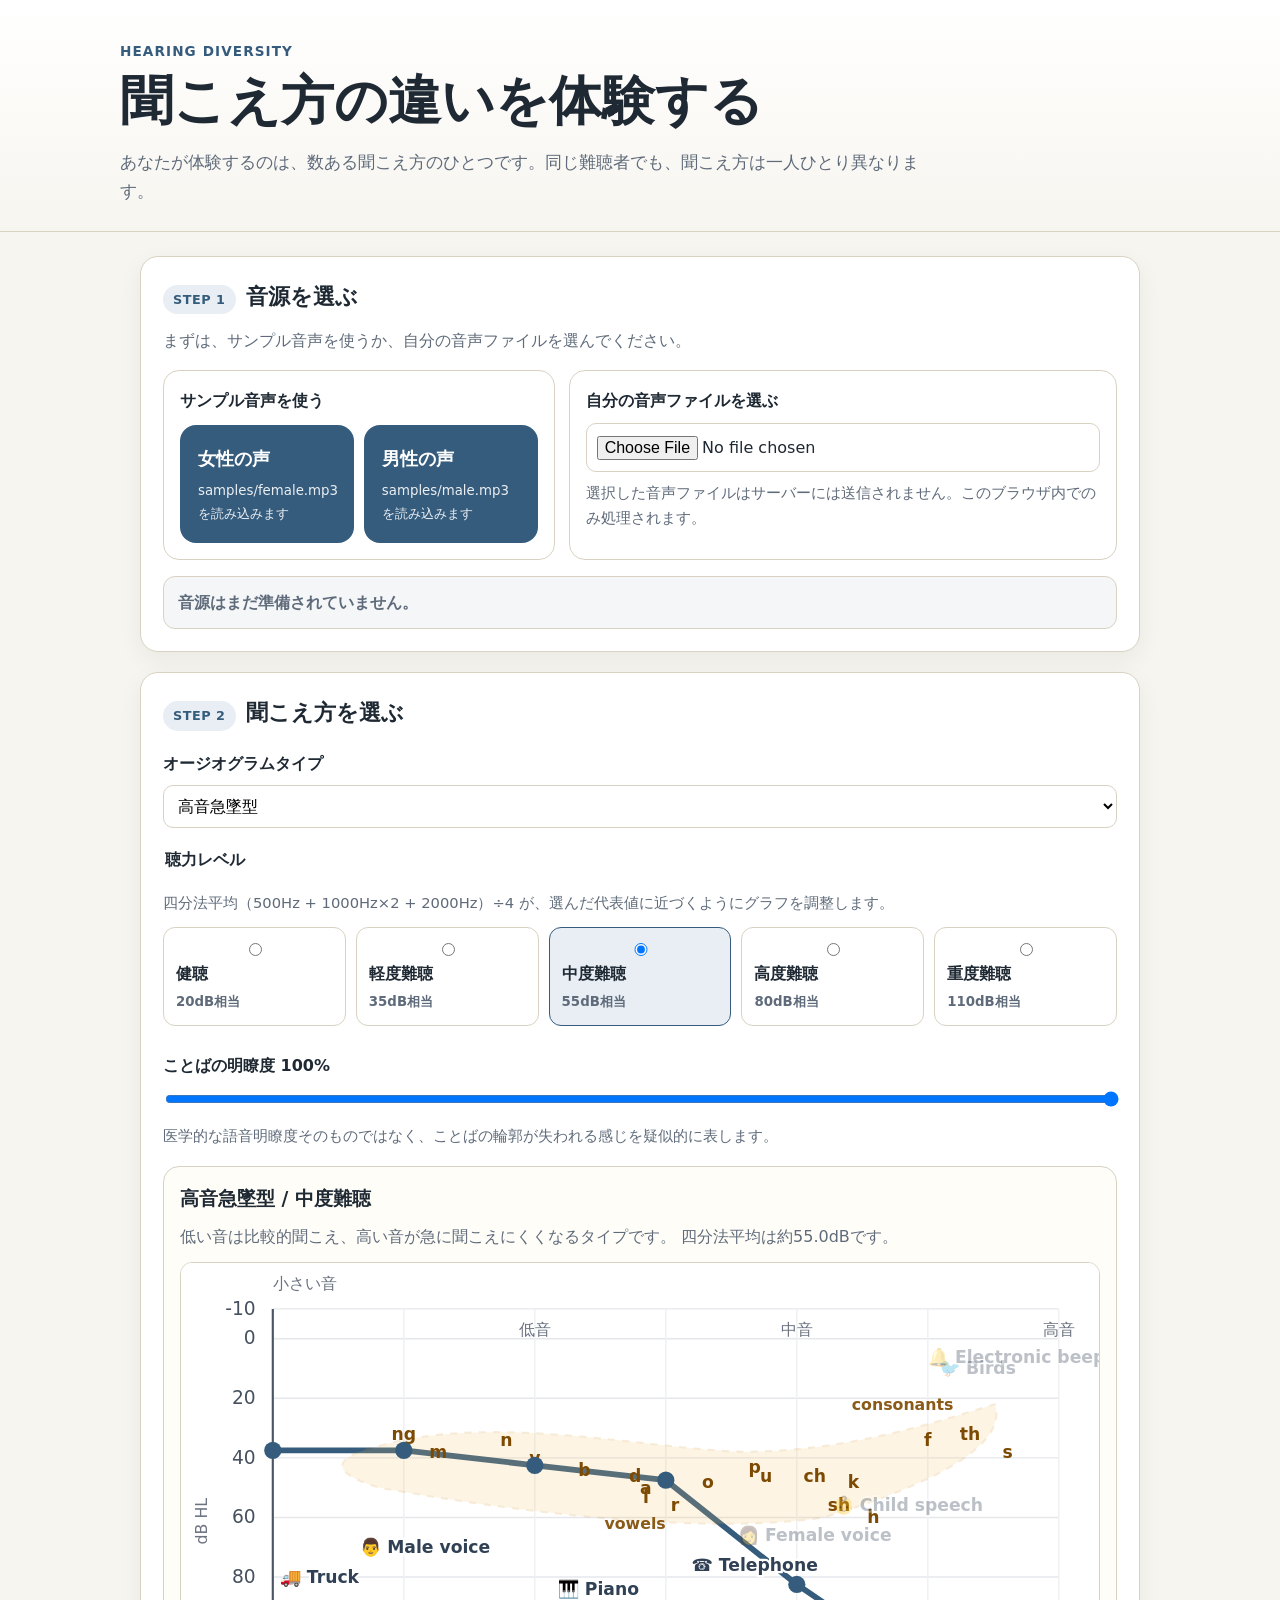
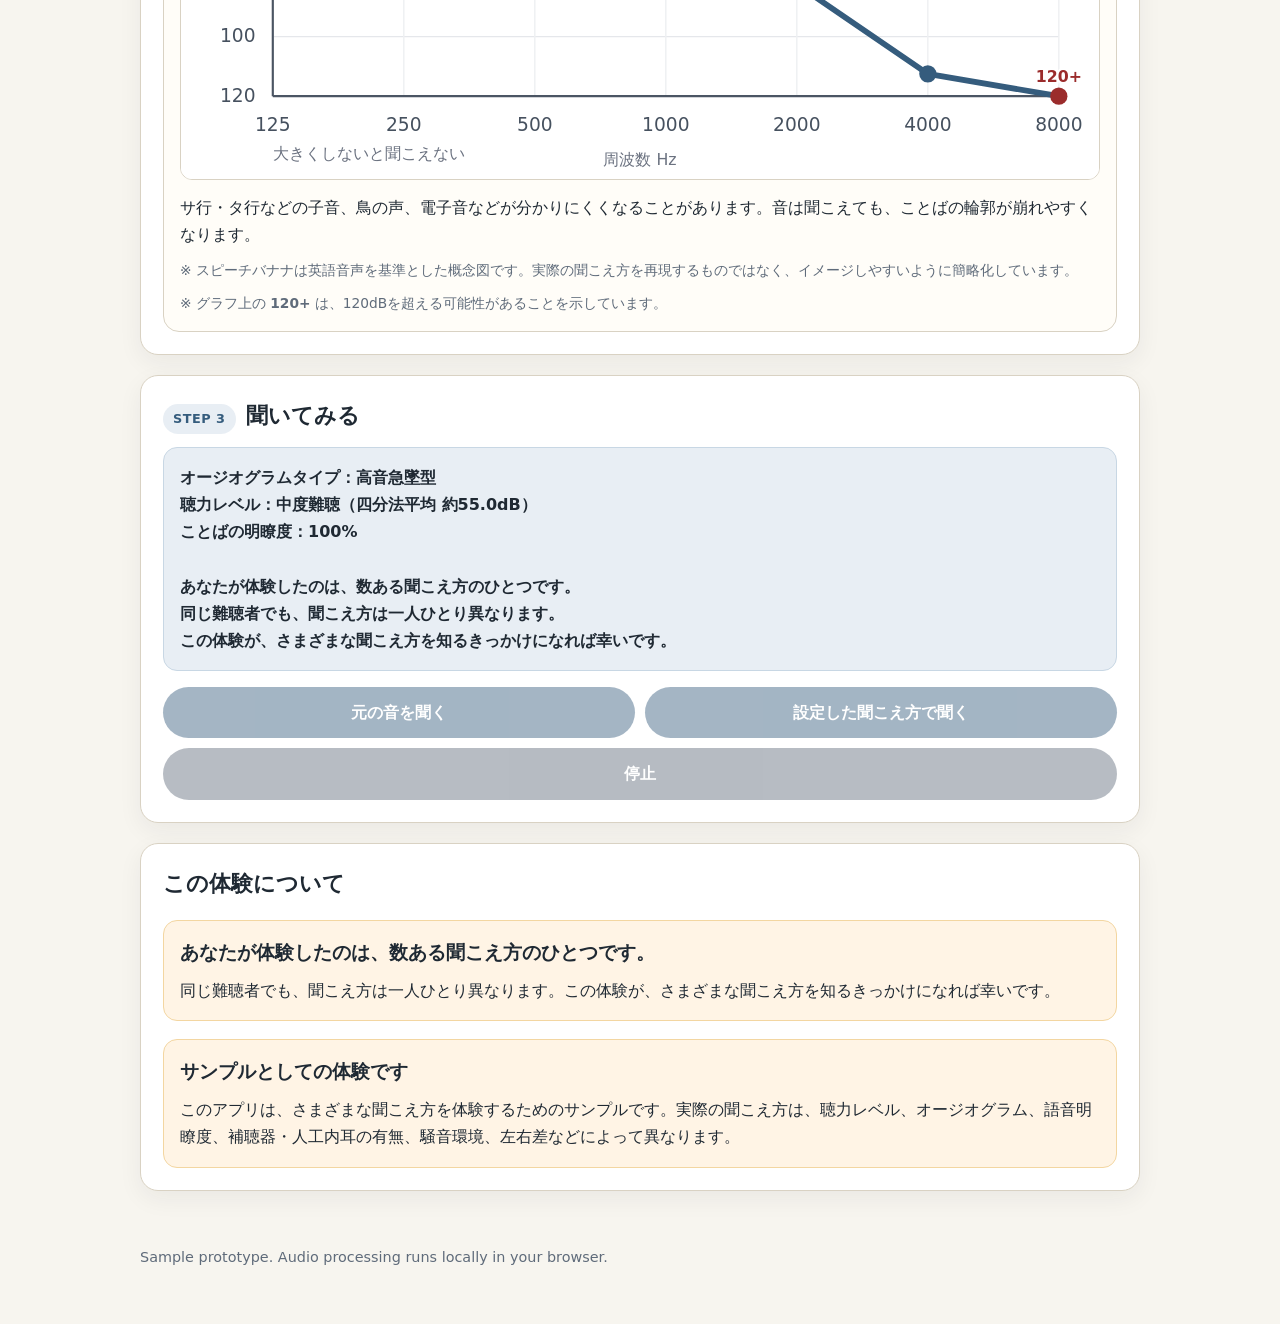
==== commit c382efe5: "Update index.html" ====
--- a/index.html
+++ b/index.html
@@ -27,11 +27,11 @@
           <div class="button-row">
             <button id="loadFemaleSampleBtn" type="button" class="choice-button">
               <span>女性の声</span>
-              <small>samples/female.wav を読み込みます</small>
+              <small>samples/female.mp3 を読み込みます</small>
             </button>
             <button id="loadMaleSampleBtn" type="button" class="choice-button">
               <span>男性の声</span>
-              <small>samples/male.wav を読み込みます</small>
+              <small>samples/male.mp3 を読み込みます</small>
             </button>
           </div>
         </div>
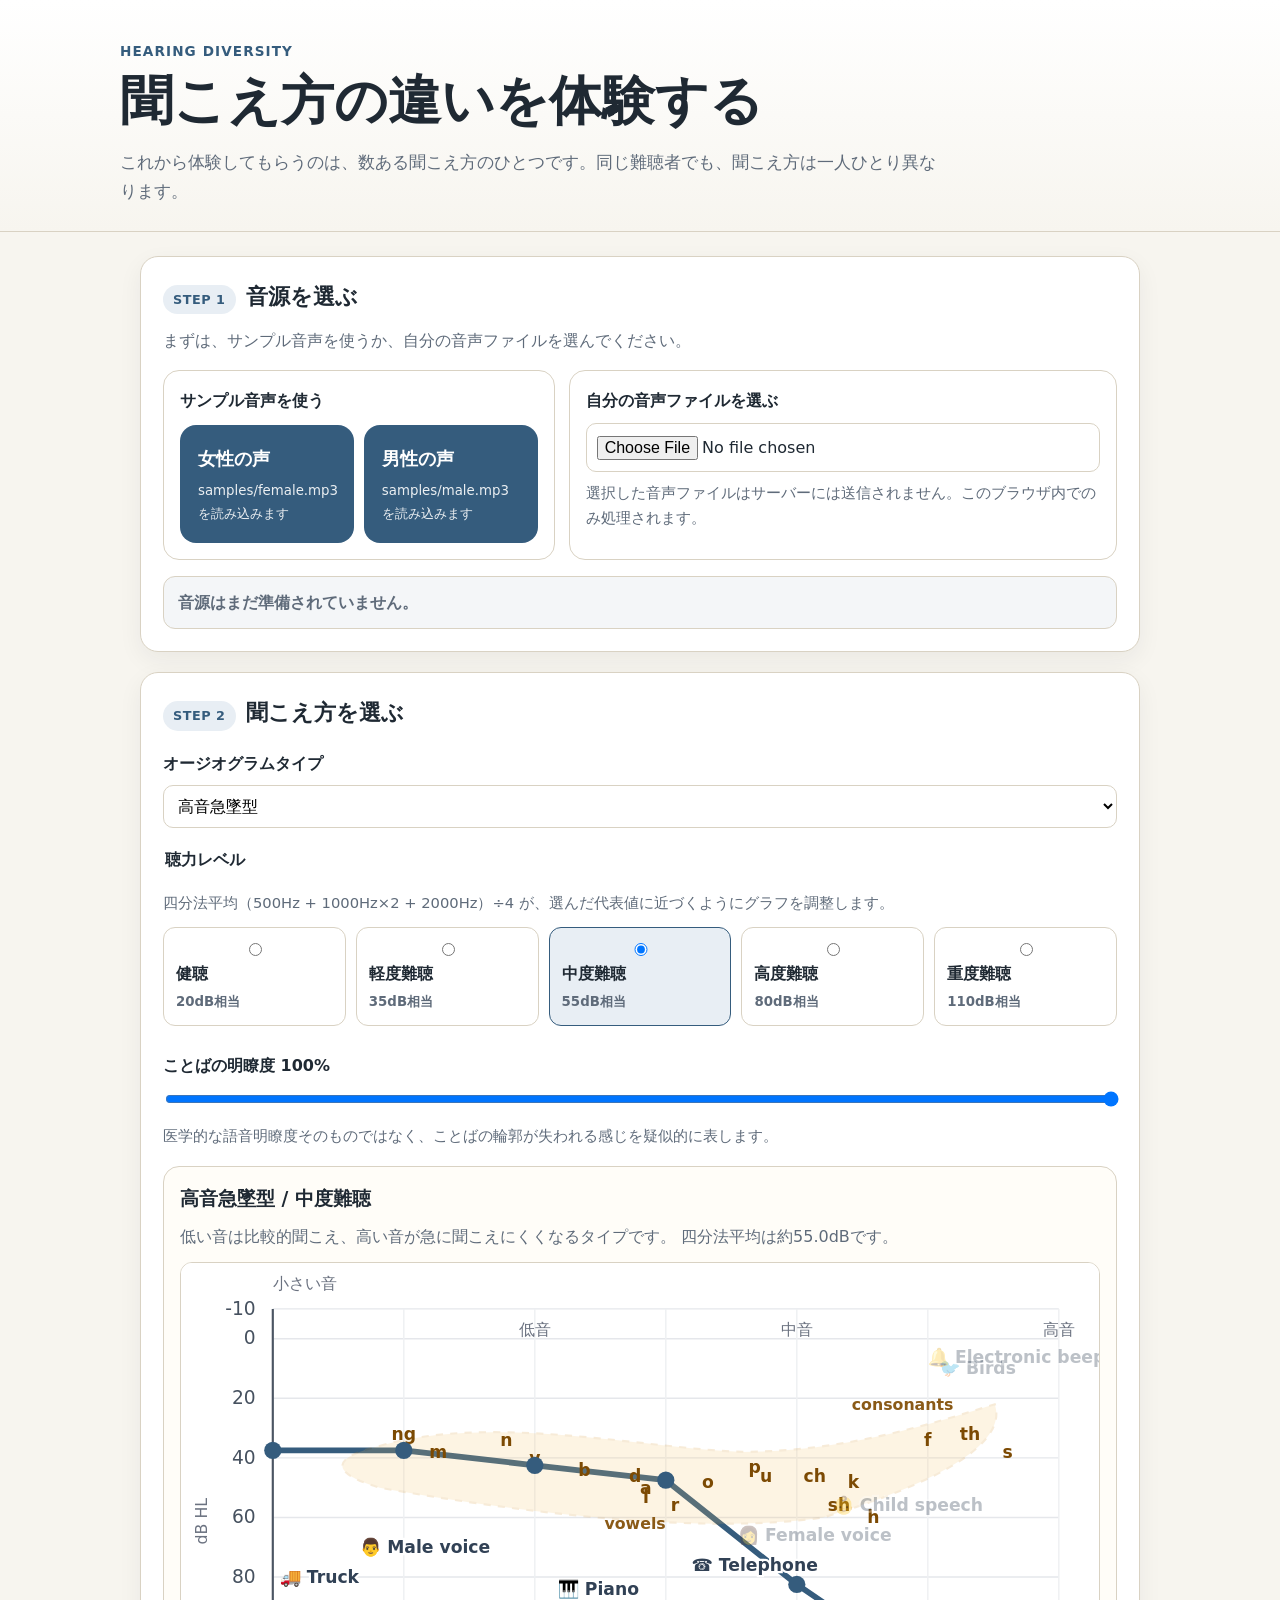
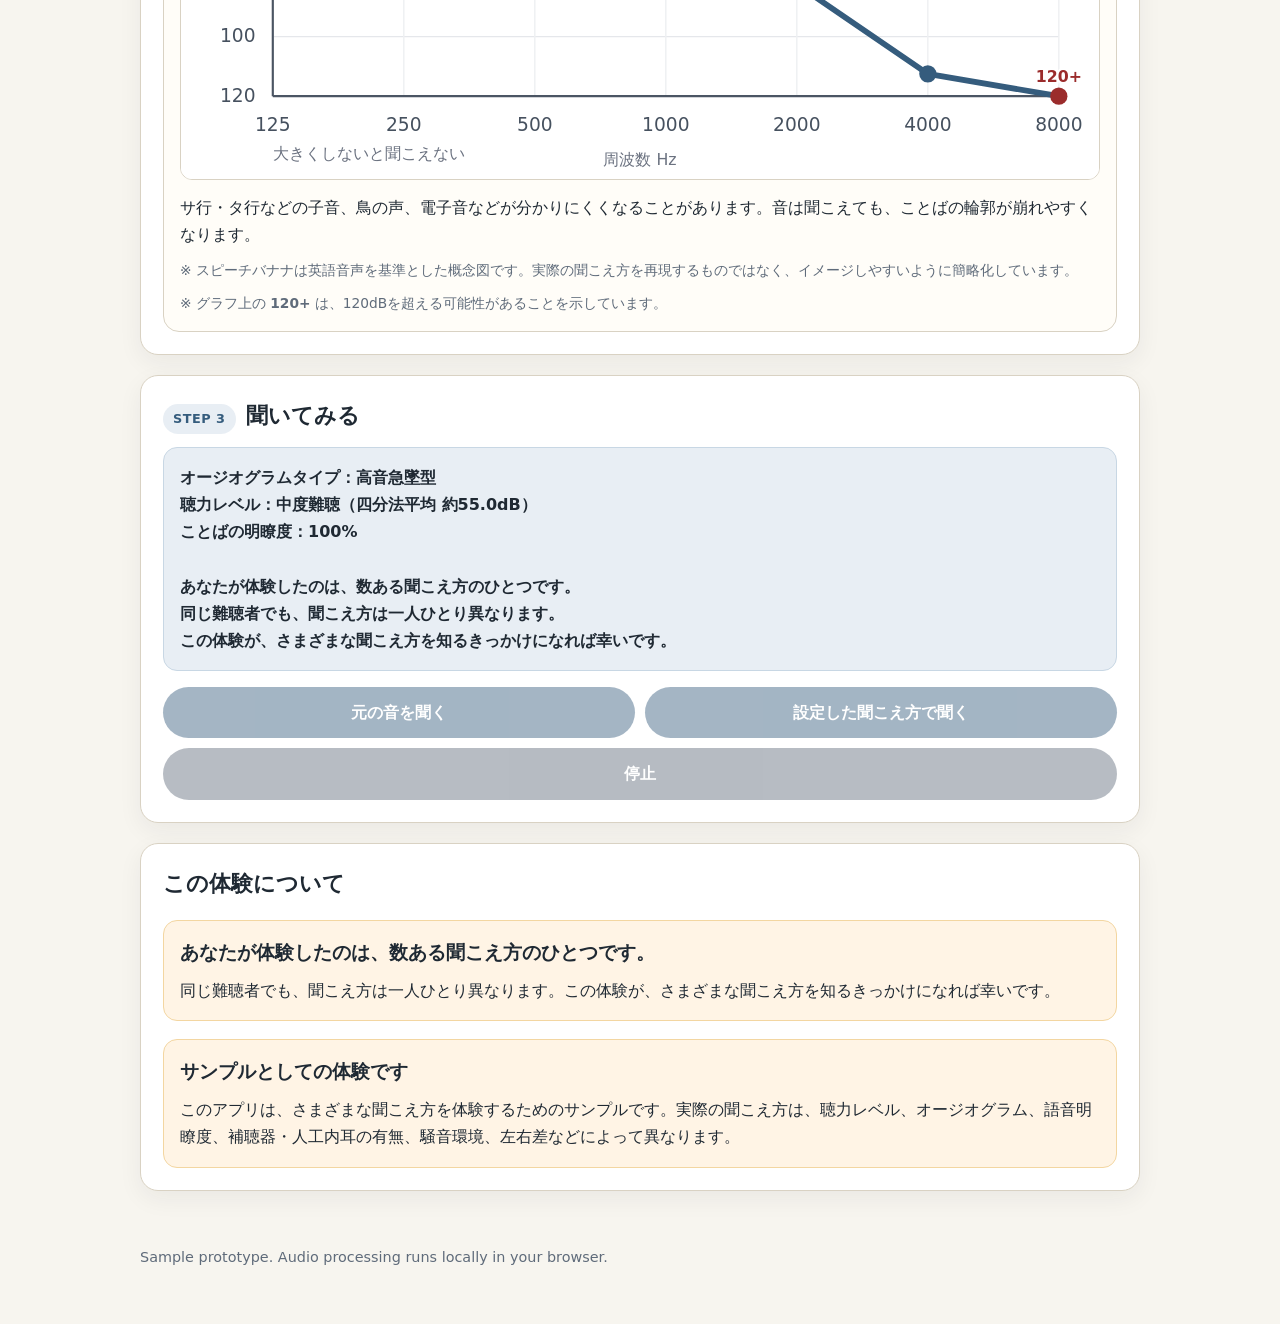
==== commit a855b173: "Update index.html" ====
--- a/index.html
+++ b/index.html
@@ -12,7 +12,7 @@
     <div>
       <p class="eyebrow">Hearing Diversity</p>
       <h1>聞こえ方の違いを体験する</h1>
-      <p class="lead">あなたが体験するのは、数ある聞こえ方のひとつです。同じ難聴者でも、聞こえ方は一人ひとり異なります。</p>
+      <p class="lead">これから体験してもらうのは、数ある聞こえ方のひとつです。同じ難聴者でも、聞こえ方は一人ひとり異なります。</p>
     </div>
   </header>
 
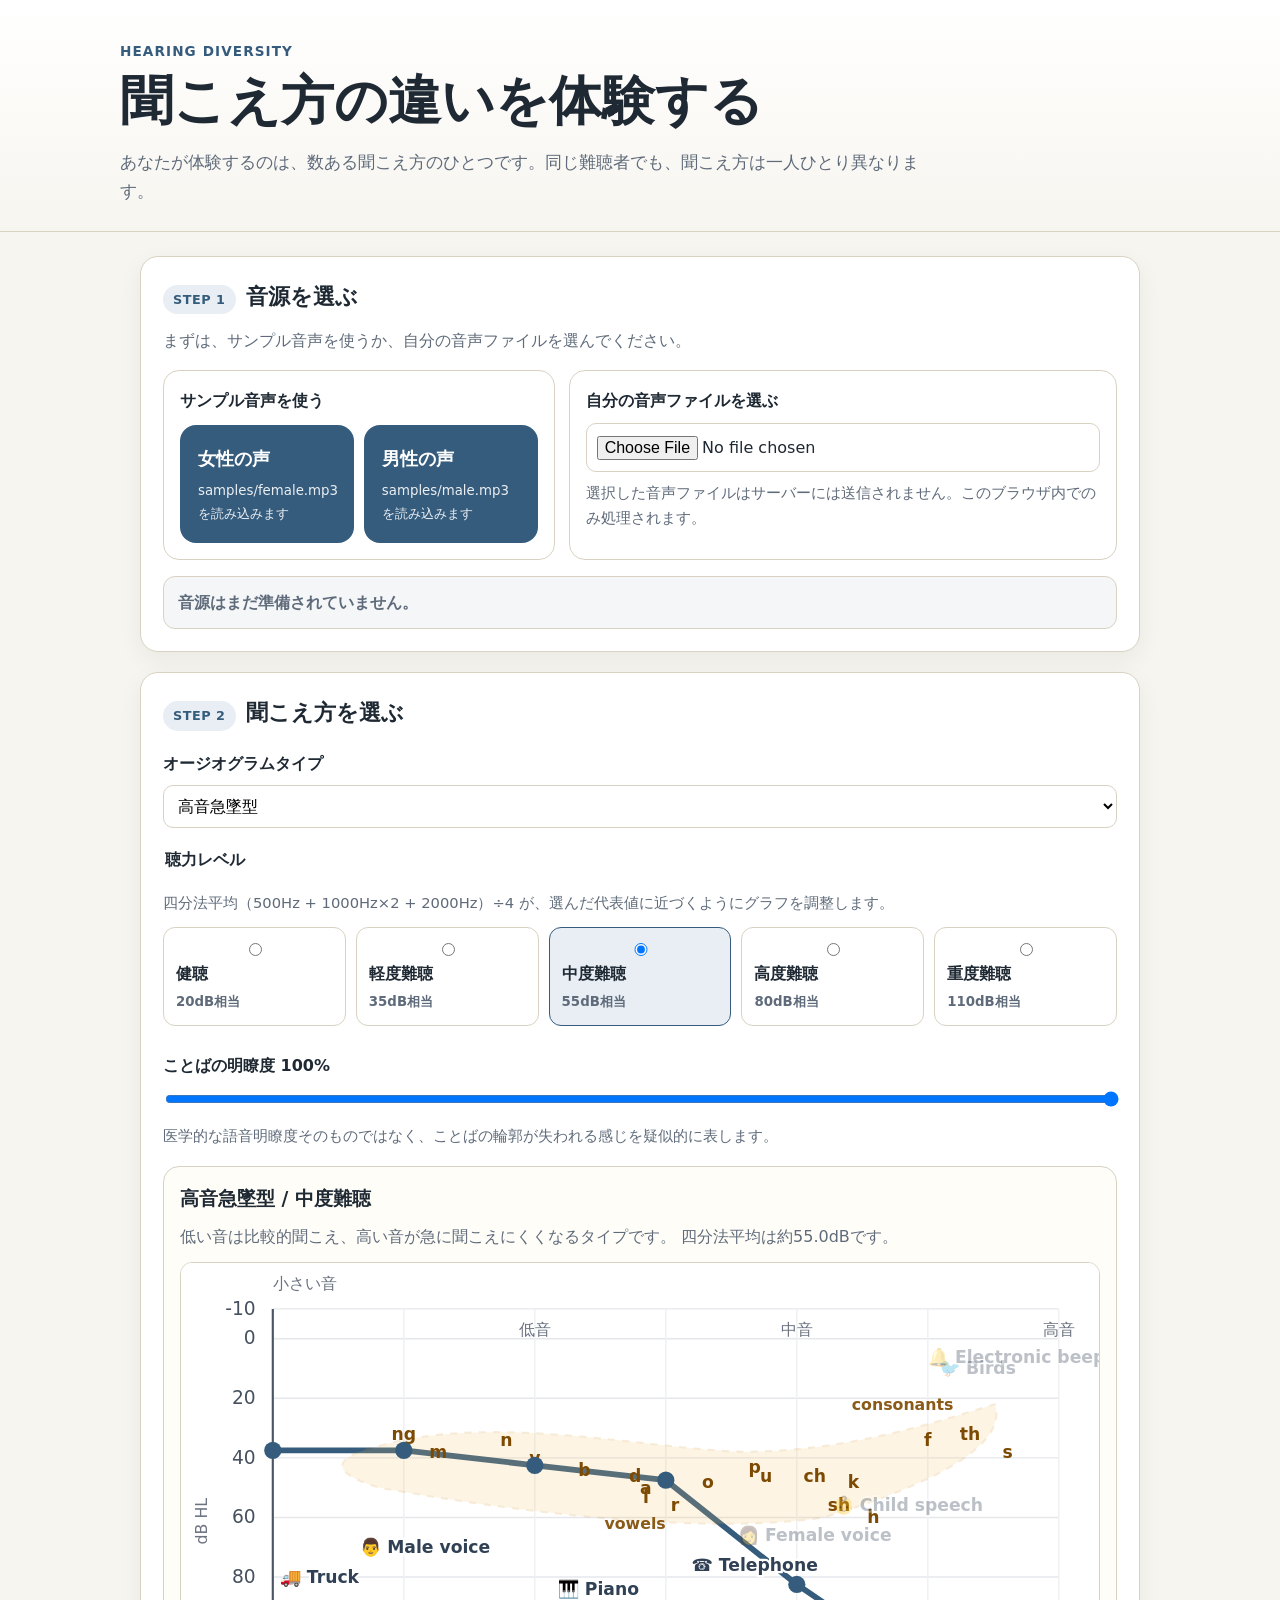
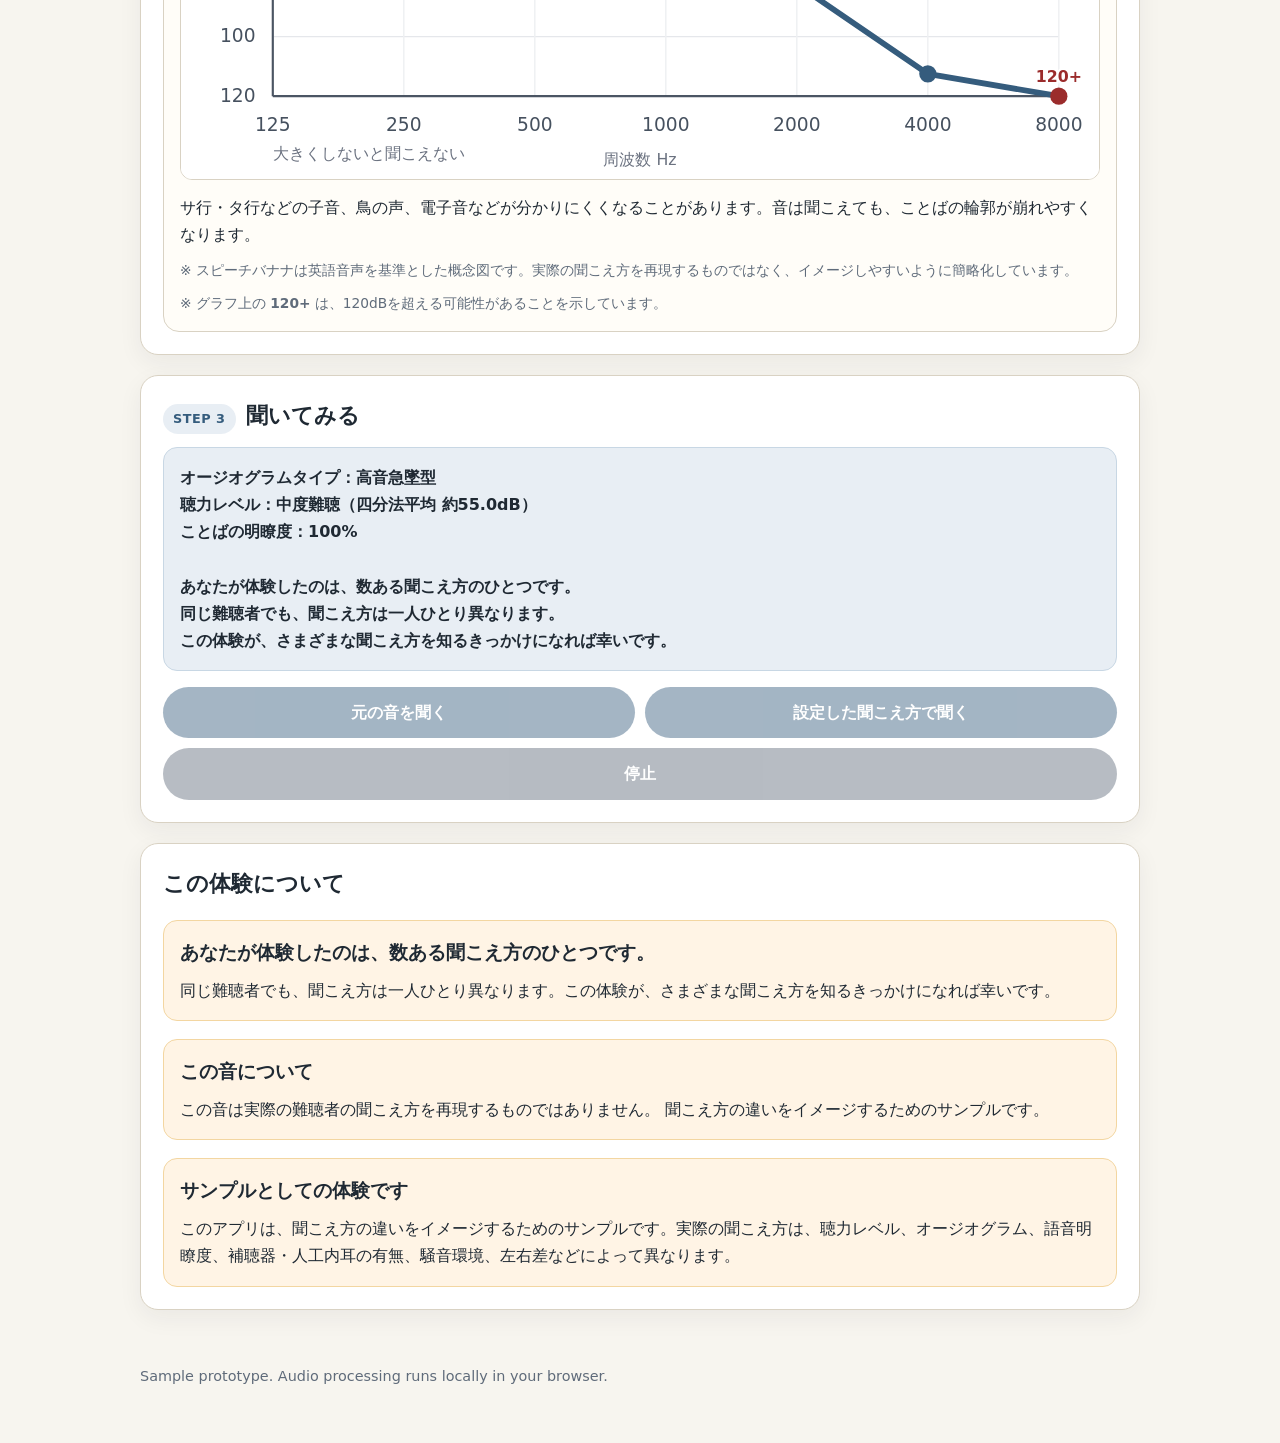
==== commit 3d6bd9a3: "Add files via upload" ====
--- a/index.html
+++ b/index.html
@@ -12,7 +12,7 @@
     <div>
       <p class="eyebrow">Hearing Diversity</p>
       <h1>聞こえ方の違いを体験する</h1>
-      <p class="lead">これから体験してもらうのは、数ある聞こえ方のひとつです。同じ難聴者でも、聞こえ方は一人ひとり異なります。</p>
+      <p class="lead">あなたが体験するのは、数ある聞こえ方のひとつです。同じ難聴者でも、聞こえ方は一人ひとり異なります。</p>
     </div>
   </header>
 
@@ -97,7 +97,15 @@
     <section class="panel message-panel">
       <h2>この体験について</h2>
       <div class="notice"><h3>あなたが体験したのは、数ある聞こえ方のひとつです。</h3><p>同じ難聴者でも、聞こえ方は一人ひとり異なります。この体験が、さまざまな聞こえ方を知るきっかけになれば幸いです。</p></div>
-      <div class="notice"><h3>サンプルとしての体験です</h3><p>このアプリは、さまざまな聞こえ方を体験するためのサンプルです。実際の聞こえ方は、聴力レベル、オージオグラム、語音明瞭度、補聴器・人工内耳の有無、騒音環境、左右差などによって異なります。</p></div>
+      <div class="notice">
+        <h3>この音について</h3>
+        <p>
+          この音は実際の難聴者の聞こえ方を再現するものではありません。
+          聞こえ方の違いをイメージするためのサンプルです。
+        </p>
+      </div>
+
+      <div class="notice"><h3>サンプルとしての体験です</h3><p>このアプリは、聞こえ方の違いをイメージするためのサンプルです。実際の聞こえ方は、聴力レベル、オージオグラム、語音明瞭度、補聴器・人工内耳の有無、騒音環境、左右差などによって異なります。</p></div>
     </section>
   </main>
 
